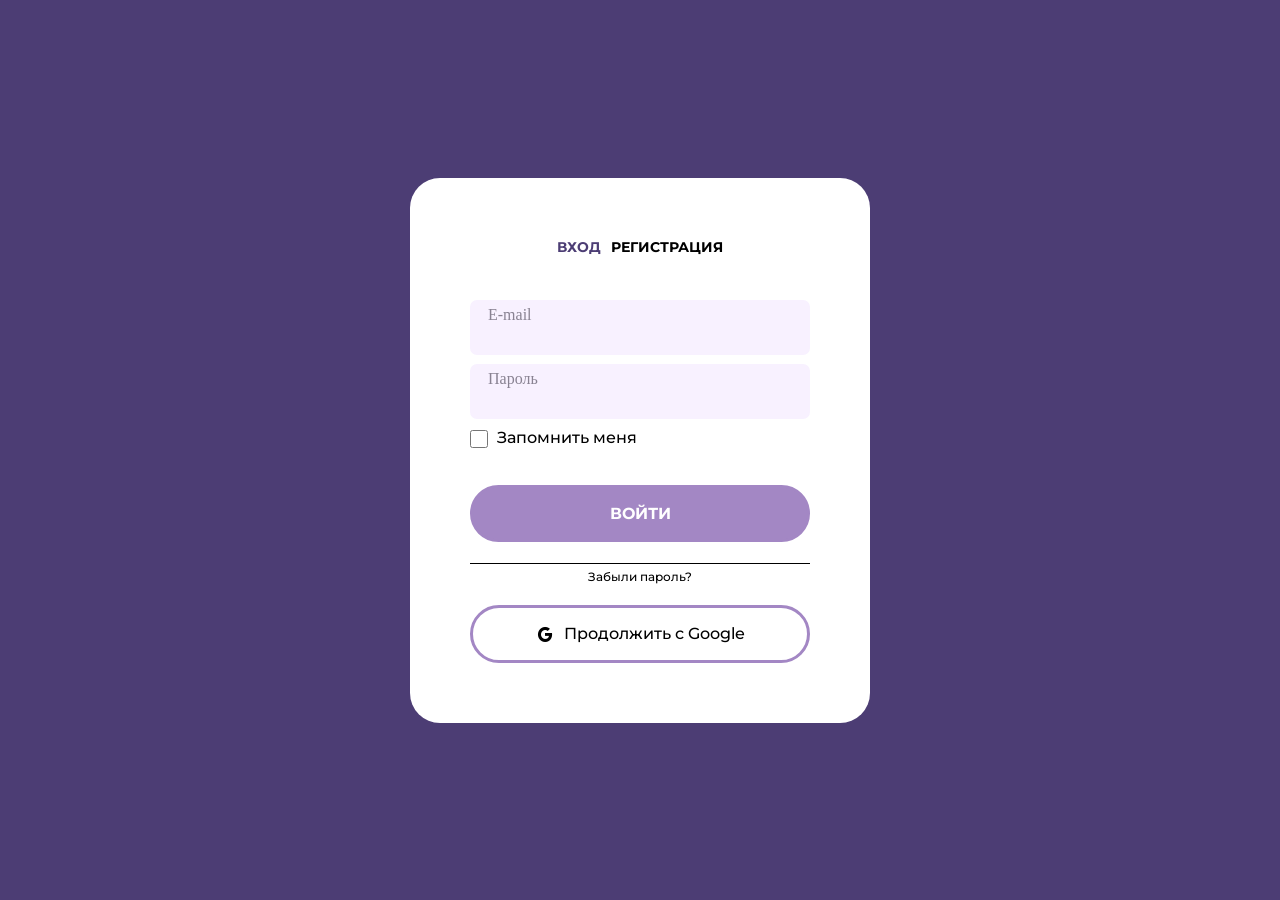
==== login.html @ 36157b06 "first commit" ====
<!DOCTYPE html>
<html lang="ru">
<head>
    <meta charset="UTF-8">
    <meta name="viewport" content="width=device-width, initial-scale=1.0, viewport-fit=cover">

    <!-- Для iOS -->
    <meta name="apple-mobile-web-app-capable" content="yes">
    <meta name="apple-mobile-web-app-status-bar-style" content="black-translucent">
    
    <!-- Для Android -->
    <meta name="theme-color" content="#4C3D74" media="(prefers-color-scheme: light)">
    <meta name="theme-color" content="#4C3D74" media="(prefers-color-scheme: dark)">

    <title>Онлайн-интенсив по наращиванию ресниц</title>

    <!-- Favicon -->
    <link rel="icon" type="image/png" href="./images/icons/favicon-96x96.png" sizes="96x96" />
    <link rel="icon" type="image/svg+xml" href="./images/icons/favicon.svg" />
    <link rel="shortcut icon" href="./images/icons/favicon.ico" />
    <link rel="apple-touch-icon" sizes="180x180" href="./images/icons/apple-touch-icon.png" />
    <link rel="manifest" href="./images/icons/site.webmanifest" />

    <link href='https://unpkg.com/boxicons@2.1.4/css/boxicons.min.css' rel='stylesheet'>
    
    <link rel="stylesheet" href="css/style.css">
    <link rel="stylesheet" href="css/media.css">
</head>
<body>
    <form action="/submit" class="form" method="POST" novalidate>
        <div class="form__container">

            <div class="form__tabs">
                <a href="login.html" class="form__tab form__tab--active">Вход</a>
                <a href="registration.html" class="form__tab">Регистрация</a>
            </div>
                
            <div class="form__container--group">

                <div class="form__field">
                    <label for="email" class="label">E-mail</label>
                    <input type="email" id="email" name="email" required>
                </div>

                <div class="form__field">
                    <label for="password" class="label">Пароль</label>
                    <input type="password" id="password" name="password" required>
                </div>

                <label for="remember-me" class="remember__me"><input type="checkbox" id="remember-me" name="remember-me" required class="checkbox">Запомнить меня</label>
            </div>

            <button type="submit" class="btn__register">Войти</button>

            <hr class="hr">
            <a href="#" class="forgot__password">Забыли пароль?</a>

            <a href="#" class="btn__continue"><i class='bx bxl-google'></i>Продолжить с Google</a>
        </div>
    </form>
</body>
</html>
---- css/style.css ----
/* Сброс всех стилей, которые идут по умолчанию */
@import "./reset.css";

/* * {
    outline: 4px solid green !important;
} */

/* Объявление переменной root для свойств */
:root {
    --primary-color: #4C3D74;

    --primary-alternaite-color: #504178;

    --secondary-color: #FFFFFF;

    --border-radius: 30px;

    --primary-color-button: #A387C4;

    --transition: 0.3s ease;

    --prefers-color-scheme: #000000;

    --font-family: 'Montserrat', system-ui, sans-serif;

    --background-color-card: #F2EEF7;

    --background-color-footer: #251933;

    --input-color: #F8F1FF;

    --border-radius-btn-register-login: 7px;

    --background-color--btn-register-login: #985ACE;
}

/* Подключение шрифта "Montserrat" */
@font-face {
	font-family: 'Montserrat';
	src: url('../fonts/Montserrat/Montserrat-Medium.woff2') format('woff2');
	font-weight: 500;
	font-style: normal;
	font-display: swap;
}

@font-face {
	font-family: 'Montserrat';
	src: url('../fonts/Montserrat/Montserrat-Bold.woff2') format('woff2');
	font-weight: 700;
	font-style: normal;
	font-display: swap;
}

/* Анимация загрузки */
.preloader {
    position: fixed;
    top: 0;
    left: 0;
    width: 100%;
    height: 100%;
    background-color: var(--primary-color);
    display: flex;
    justify-content: center;
    align-items: center;
    z-index: 9999;
    animation: fadeOut 0.5s ease-in-out 4s forwards;

    touch-action: none;
}

/* Контейнер */
.mascara-container {
    position: relative;
    width: 150px;
    height: 200px;
}

/* Флакон туши */
.mascara-bottle {
    position: absolute;
    bottom: 0;
    left: 50%;
    transform: translateX(-50%);
    width: 80px;
    height: 120px;
    background: linear-gradient(45deg, #2A1F40, #1A132D);
    border-radius: 10px;
    box-shadow: 0 5px 15px rgba(0, 0, 0, 0.3),inset 0 -10px 20px rgba(255, 255, 255, 0.1);
}

/* Крышка туши */
.mascara-cap {
    position: absolute;
    bottom: 120px;
    left: 50%;
    transform: translateX(-50%);
    width: 60px;
    height: 25px;
    background: linear-gradient(45deg, #A387C4, #8A63B5);
    border-radius: 5px;
    box-shadow: 0 3px 10px rgba(0, 0, 0, 0.2);
}

/* Щёточка */
.mascara-brush {
    position: absolute;
    bottom: 145px;
    left: 50%;
    transform: translateX(-50%);
    z-index: 10;
    animation: brushMove 3s ease-in-out infinite;
}

/* Держатель щёточки (черная палочка) */
.brush-handle {
    width: 8px;
    height: 80px;
    background: #000000;
    border-radius: 4px;
    position: relative;
}

/* Сама щёточка (белая) */
.brush-head {
    position: absolute;
    bottom: -15px;
    left: 50%;
    transform: translateX(-50%);
    width: 25px;
    height: 30px;
    background: linear-gradient(to bottom, var(--secondary-color), #f0f0f0);
    border-radius: 50% 50% 0 0;
    clip-path: polygon(0 0, 100% 0, 100% 100%, 50% 85%, 0 100%);
    box-shadow: 0 3px 10px rgba(0, 0, 0, 0.2);
}

/* Ворсинки щёточки */
.brush-bristles {
    position: absolute;
    bottom: -20px;
    left: 50%;
    transform: translateX(-50%);
    width: 20px;
    height: 15px;
    background: var(--secondary-color);
    border-radius: 50% 50% 0 0;
}

/* Анимация движения щёточки */
@keyframes brushMove {
    0% {
        transform: translateX(-50%) translateY(0) rotate(0deg);
    }
    20% {
        transform: translateX(-50%) translateY(-40px) rotate(-5deg);
    }
    35% {
        transform: translateX(-50%) translateY(-20px) rotate(2deg);
    }
    50% {
        transform: translateX(-50%) translateY(-35px) rotate(-3deg);
    }
    65% {
        transform: translateX(-50%) translateY(-15px) rotate(1deg);
    }
    80% {
        transform: translateX(-50%) translateY(-60px) rotate(0deg);
    }
    100% {
        transform: translateX(-50%) translateY(-60px) rotate(0deg);
    }
}

/* Капли туши */
.mascara-drops {
    position: absolute;
    bottom: 50px;
    left: 50%;
    transform: translateX(-50%);
    width: 60px;
    height: 40px;
}

.drop {
    position: absolute;
    width: 8px;
    height: 12px;
    background: #A387C4;
    border-radius: 50%;
    opacity: 0;
}

.drop:nth-child(1) {
    left: 10px;
    animation: dropFall 2s ease-in-out infinite;
}

.drop:nth-child(2) {
    left: 25px;
    animation: dropFall 2s ease-in-out 0.5s infinite;
}

.drop:nth-child(3) {
    left: 40px;
    animation: dropFall 2s ease-in-out 1s infinite;
}

@keyframes dropFall {
    0% {
        opacity: 0;
        transform: translateY(-20px);
    }
    30% {
        opacity: 1;
        transform: translateY(0);
    }
    70% {
        opacity: 0.5;
        transform: translateY(20px);
    }
    100% {
        opacity: 0;
        transform: translateY(40px);
    }
}

/* Текст загрузки */
.loading-text {
    position: absolute;
    bottom: -50px;
    left: 50%;
    transform: translateX(-50%);
    color: var(--secondary-color);
    font-size: 16px;
    opacity: 0;
    animation: textAppear 2s ease-in-out 1s forwards;
    font-family: var(--font-family);
    white-space: nowrap;
    width: auto;
}

@keyframes textAppear {
    0% {
        opacity: 0;
        transform: translateX(-50%) translateY(10px);
    }
    100% {
        opacity: 1;
        transform: translateX(-50%) translateY(0);
    }
}

/* Исчезновение прелоадера */
@keyframes fadeOut {
    to {
        opacity: 0;
        visibility: hidden;
    }
}

/* Контент сайта */
.content {
    opacity: 0;
    animation: fadeIn 0.5s ease-in-out 4.5s forwards;
}

@keyframes fadeIn {
    to { opacity: 1; }
}

/* Общие стили для всей страницы */
html.no-scroll,
body.no-scroll {
    overflow: hidden;
    height: 100%;
}

body {
    overflow-x: hidden;
    -webkit-touch-callout: none; /* iOS Safari */
    -webkit-user-select: none;   /* Safari */
    -khtml-user-select: none;    /* Konqueror HTML */
    -moz-user-select: none;      /* Firefox */
    -ms-user-select: none;       /* Internet Explorer/Edge */
    user-select: none;           /* Non-prefixed version */
}

input, textarea {
    -webkit-user-select: text;
    -moz-user-select: text;
    -ms-user-select: text;
    user-select: text;
}

html {
    scroll-behavior: smooth;
    scroll-padding-top: 100px;
}

.container {
    max-width: 1200px;
    margin: 0 auto;
    padding: 0 15px;
    width: 100%;
    position: relative;
    box-sizing: border-box;
}

/* БУРГЕР-МЕНЮ (БАЗОВЫЕ СТИЛИ) */
.burger-menu {
    display: none;
    background: transparent;
    border: none;
    cursor: pointer;
    padding: 0;
    width: 40px;
    height: 40px;
    position: relative;
    z-index: 1001;
}

.burger-icon {
    position: absolute;
    top: 50%;
    left: 50%;
    transform: translate(-50%, -50%);
    transition: var(--transition);
    fill: var(--secondary-color);
}

/* Иконка закрытия скрыта по умолчанию */
.close-icon {
    opacity: 0;
    visibility: hidden;
}

/* Когда меню открыто - показан крестик, а бургер скрыт */
.burger-menu.active .menu-icon {
    opacity: 0;
    visibility: hidden;
}

.burger-menu.active .close-icon {
    opacity: 1;
    visibility: visible;
}

/* Тёмная тема без JS
@media (prefers-color-scheme: dark) {
    body {
        background-color: var(--prefers-color-scheme);
        color: var(--secondary-color);
    }
} */

/* Шапка */
.header {
    padding-top: 105px;
    background-color: var(--primary-color);
}

.header__wrapper {
    display: flex;
    align-items: center;
    justify-content: space-between;
}

.logo {
    font-family: var(--font-family);
    font-weight: 700;
    font-size: 14px;
    line-height: 19px;
    color: var(--secondary-color);
    text-transform: uppercase;
    cursor: pointer;
    transition: var(--transition);
}

.logo:hover {
    color: var(--primary-color-button);
    text-shadow: 0 0 5px rgba(163, 135, 196, 0.3);
}

.nav__menu {
    display: flex;
    align-items: center;
    column-gap: 27px;
    list-style-type: none;
}

.nav__item {
    font-family: var(--font-family);
    font-weight: 700;
    font-size: 14px;
    color: var(--secondary-color);
    text-transform: uppercase;
    transition: var(--transition);
    cursor: pointer;
}

.nav__item:hover {
    color: var(--primary-color-button);
    text-shadow: 0 0 5px rgba(163, 135, 196, 0.3);
}

/* Главный экран */
.banner {
    padding-top: 103px;
    background-color: var(--primary-color);
}

.banner__mini--title {
    font-family: var(--font-family);
    font-weight: 700;
    font-size: 20px;
    color: var(--secondary-color);
    text-transform: uppercase;
}

.banner__title {
    font-family: var(--font-family);
    font-weight: 700;
    font-size: 50px;
    line-height: 66px;
    color: var(--secondary-color);
    text-transform: uppercase;
    max-width: 761px;
    margin-top: 19px;
}

.banner__desc {
    font-family: var(--font-family);
    font-weight: 700;
    font-size: 20px;
    line-height: 150%;
    color: var(--secondary-color);
    margin-top: 29px;
    max-width: 485px;
    text-transform: uppercase;
}

.btn__container {
    display: flex;
	align-items: center;
	column-gap: 24px;
    margin-top: 44px;
    padding-bottom: 182px;
}

.button {
    background-color: var(--primary-color-button);
    border-radius: var(--border-radius);
    padding: 20px 65px;
    font-family: var(--font-family);
    font-size: 16px;
    font-weight: 700;
    color: var(--secondary-color);
    text-transform: uppercase;
    transition: var(--transition);
    border: 3px solid var(--primary-color-button);
    text-align: center;
}

.button:hover {
    border: 3px solid var(--primary-color-button);
    background-color: transparent;
    color: var(--secondary-color);
    box-shadow: 0 0 15px rgba(163, 135, 196, 0.6), inset 0 0 15px rgba(163, 135, 196, 0.1);
    text-shadow: 0 0 5px rgba(163, 135, 196, 0.3);
}

.btn {
    border-radius: var(--border-radius);
    background-color: transparent;
    color: var(--secondary-color);
    padding: 20px 65px;
    font-weight: 700;
    font-family: var(--font-family);
    font-size: 16px;
    border: 3px solid var(--primary-color-button);
    text-transform: uppercase;
    transition: var(--transition);
    text-align: center;
}

.btn:hover {
    background-color: var(--primary-color-button);
    color: var(--secondary-color);
    border-color: var(--primary-color-button);
    box-shadow: 0 5px 15px rgba(163, 135, 196, 0.4);
}

.images {
    position: absolute;
    right: 0;
    top: -47px;
    width: 373px;
    max-width: 100%;
    z-index: 2;
    transition: transform var(--transition);
    cursor: pointer;
}

.images:hover {
    transform: scale(1.1);
}

.bg-effect {
    position: absolute;
    width: 718px;
    height: 800px;
    left: 50%;
    top: -120px;
    border-radius: 50%;
    filter: blur(30px);
    z-index: 1;
    left: 75%;
    transform: translateX(-50%);
    max-width: 80vw;
}

/* Для кого? */
.for-whom {
    padding-top: 167px;
}

.for-whom__title {
    font-family: var(--font-family);
    font-size: 50px;
    font-weight: 700;
    text-align: center;
    text-transform: uppercase;
    color: var(--primary-alternaite-color);
    margin-bottom: 46px;
}

.for-whom__content--item {
    display: flex;
    justify-content: center;
    column-gap: 26px;
    margin-top: 46px;
    margin-bottom: 43px;
}

/* Обертка для карточки чтобы изображение не обрезалось */
.for-whom__card-wrapper {
    position: relative;
    margin-left: 42px;
}

.for-whom__card {
    background: var(--background-color-card);
    border: 3px solid var(--primary-color);
    border-radius: var(--border-radius);
    width: 341px;
    min-height: 138px;
    padding: 20px 20px 20px 60px;
    position: relative;
    display: flex;
    align-items: center;
}

.for-whom__card--between {
    display: flex;
    align-items: center;
    gap: 15px;
    width: 100%;
}

.for-whom__images {
    width: 84px;
    height: 84px;
    position: absolute;
    left: -42px;
    top: 45%;
    transform: translateY(-50%);
    z-index: 2;
}

.for-whom__desc {
    color: var(--primary-color);
    font-size: 16px;
    font-family: var(--font-family);
    line-height: 130%;
    text-transform: uppercase;
    margin: 0;
    padding-left: 5px;
    width: 100%;
}

.for-whom__span {
    color: var(--primary-color);
    font-weight: 700;
}

.for-whom__content--items {
    display: flex;
    align-items: center;
    column-gap: 33px;
    position: relative;
    padding-bottom: 180px;
}

.for-whom__text {
    font-family: var(--font-family);
    font-weight: 700;
    font-size: 20px;
    line-height: 150%;
    color: var(--primary-color);
    text-transform: uppercase;
    width: 511px;
}

.button__for-whom {
    background-color: var(--primary-color-button);
    border-radius: var(--border-radius);
    padding: 20px 65px;
    font-family: var(--font-family);
    font-size: 16px;
    font-weight: 700;
    color: var(--secondary-color);
    text-transform: uppercase;
    transition: var(--transition);
    border: 3px solid var(--primary-color-button);
    text-align: center;
}

.button__for-whom:hover {
    background-color: transparent;
    color: var(--primary-color-button);
    border-color: var(--primary-color-button);
    box-shadow: 0 5px 15px rgba(163, 135, 196, 0.4);
}

.super__woman--images {
    position: absolute;
    right: 0;
    top: 1px;
    width: 243px;
    height: 243px;
}

/* Что будет на интенсиве? */
.program {
    background-color: var(--primary-color);
    padding-top: 168px;
}

.program__content--title {
    color: var(--secondary-color);
    font-family: var(--font-family);
    font-size: 50px;
    text-align: center;
    text-transform: uppercase;
    font-weight: 700;
    margin-bottom: 38px;
}

.program__content--menu {
    display: grid;
    grid-template-columns: repeat(3, 1fr);
    gap: 30px;
    justify-content: center;
}

.program__content--list {
    display: flex;
    align-items: center;
    gap: 23px;
    min-width: 0;
}

.program__images {
    width: 58px;
    height: 58px;
    flex-shrink: 0;
    transition: var(--transition);
    cursor: pointer;
}

.program__images:hover {
    transform: scale(1.1);
}

.program__desc {
    font-size: 16px;
    line-height: 150%;
    color: var(--secondary-color);
    font-weight: 500;
    font-family: var(--font-family);
    text-transform: uppercase;
    margin: 0;
}

.program__span {
    font-size: 16px;
    line-height: 150%;
    color: var(--secondary-color);
    font-weight: 700;
    font-family: var(--font-family);
    text-transform: uppercase;
}

/* О Юлии Ворман */
.about {
    padding-top: 146px;
    background-color: var(--primary-color);
}

.about__title {
    font-family: var(--font-family);
    font-weight: 700;
    font-size: 50px;
    color: var(--secondary-color);
    text-align: center;
    text-transform: uppercase;
    margin-bottom: 31px;
}

.about__text {
    width: 673px;
    text-transform: uppercase;
    font-family: var(--font-family);
    font-weight: 500;
    font-size: 16px;
    line-height: 150%;
    color: var(--secondary-color);
    margin-bottom: 38px;
}

.about__text--span {
    font-weight: 700;
}

.about__text--item {
    width: 666px;
    text-transform: uppercase;
    font-family: var(--font-family);
    font-weight: 500;
    font-size: 16px;
    line-height: 150%;
    color: var(--secondary-color);
    margin-bottom: 20px;
}

.about__text--item--span {
    font-weight: 700;
}

/* Стили для индикаторов - Уменьшено расстояние между колонками */
.indicators {
    display: flex;
    flex-direction: column;
    gap: 20px;
    margin-bottom: 18px;
}

.row {
    display: flex;
    justify-content: space-between;
    width: 59%;
}

.indicator {
    flex: 0 1 49%;
}

.indicator_title {
    margin-bottom: 7px;
    font-family: var(--font-family);
    font-weight: 700;
    font-size: 50px;
    line-height: 66px;
    color: var(--secondary-color);
}

.indicator_text {
    text-transform: uppercase;
    font-family: var(--font-family);
    font-weight: 500;
    font-size: 16px;
    line-height: 150%;
    color: var(--secondary-color);
}

.about__text--footer {
    font-family: var(--font-family);
    font-weight: 500;
    font-size: 16px;
    line-height: 150%;
    color: var(--secondary-color);
    width: 645px;
    text-transform: uppercase;
    padding-bottom: 176px;
}

.about__text--footer--span {
    font-weight: 700;
}

.about__main--images {
    position: absolute;
    right: 100px;
    top: 122px;
    width: 349px;
    height: 451px;
    border-radius: var(--border-radius);
}

/* Лист уроков интенсива */
.list__lessons {
    padding-top: 168px;
}

.list__lessons--title {
    font-family: var(--font-family);
    font-weight: 700;
    font-size: 50px;
    color: var(--primary-alternaite-color);
    text-transform: uppercase;
    text-align: center;
    margin-bottom: 46px;
}

.accordion-item1 {
    border-bottom: 3px solid var(--primary-color);
}

.accordion {
    width: 100%;
    padding-bottom: 50px;
}

.accordion-item {
    border-bottom: 3px solid var(--primary-color);
}

.accordion-toggle {
    display: none;
}

.accordion-label {
    display: flex;
    justify-content: space-between;
    align-items: center;
    padding-top: 20px;
    padding-bottom: 20px;
    padding-left: 0;
    padding-right: 8px;
    cursor: pointer;
    transition: background-color 0.3s;
}

.accordion-label:hover {
    background-color: transparent !important;
}

.lesson-title {
    font-size: 18px;
    font-weight: 500;
    color: var(--primary-color);
    font-family: var(--font-family);
    text-transform: uppercase;
}

.icon {
    position: relative;
    width: 20px;
    height: 20px;
    flex-shrink: 0;
    margin-left: 15px;
}

.icon::before, .icon::after {
    content: '';
    position: absolute;
    background-color: var(--primary-color);
    transition: var(--transition);
}

/* Горизонтальная линия плюса */
.icon::before {
    top: 50%;
    left: 0;
    width: 100%;
    height: 2px;
    transform: translateY(-50%);
}

/* Вертикальная линия плюса */
.icon::after {
    top: 0;
    left: 50%;
    width: 2px;
    height: 100%;
    transform: translateX(-50%);
}

/* Анимация при открытии - превращение плюса в минус */
.accordion-toggle:checked + .accordion-label .icon::after {
    transform: translateX(-50%) rotate(90deg);
    opacity: 0;
}

.accordion-toggle:checked + .accordion-label .icon::before {
    transform: translateY(-50%) rotate(180deg);
}

.accordion-content {
    max-height: 0;
    overflow: hidden;
    padding: 0 25px;
    transition: max-height 0.4s ease, padding 0.4s ease;
    background-color: transparent !important;
    font-size: 15px;
    line-height: 1.6;
    color: var(--primary-color);
}

/* Когда аккордеон открыт */
.accordion-toggle:checked ~ .accordion-content {
    max-height: 300px;
    padding: 5px 25px 20px;
}

.content-wrapper {
    padding: 5px 0;
}

.list__lessons__content--items {
    display: flex;
    align-items: center;
    column-gap: 40px;
    position: relative;
    padding-bottom: 180px;
}

.list__lessons__desc {
    font-family: var(--font-family);
    font-weight: 700;
    font-size: 20px;
    line-height: 150%;
    color: var(--primary-color);
    width: 350px;
}

.lesson--title--number {
    font-weight: 700;
}

/* Тарифы */
.pricing {
    background-color: var(--primary-color);
    padding-top: 168px;
}

.pricing__title {
    font-family: var(--font-family);
    font-weight: 700;
    font-size: 50px;
    text-align: center;
    color: var(--secondary-color);
    text-transform: uppercase;
    margin-bottom: 46px;
}

.pricing__content__card--wrapper {
    display: flex;
    justify-content: center;
    column-gap: 38px;
}

.pricing__content--card {
    background-color: var(--background-color-card);
    border-radius: var(--border-radius);
    width: 375px;
    padding: 57px 30px 0 36px;
    position: relative;
}

.pricing__content__card--title {
    font-family: var(--font-family);
    font-weight: 700;
    font-size: 16px;
    color: var(--primary-color);
    text-transform: uppercase;
    margin-bottom: 15px;
}

.pricing__content--desc {
    font-family: var(--font-family);
    font-weight: 500;
    font-size: 15px;
    line-height: 150%;
    text-transform: uppercase;
    color: var(--primary-color);
    margin-bottom: 8px;
    display: flex;
    gap: 8px;
}

.pricing__content--span {
    font-weight: 700;
    font-size: 25px;
    flex-shrink: 0;
}

.pricing__content--duration {
    font-family: var(--font-family);
    font-weight: 700;
    font-size: 16px;
    color: var(--primary-color);
    text-transform: uppercase;
    margin-top: 18px;
    margin-bottom: 8px;
}

.pricing__content--condition {
    display: inline-block;
    font-family: var(--font-family);
    font-weight: 500;
    font-size: 12px;
    color: var(--primary-color);
    text-transform: uppercase;
    margin: 0;
    margin-right: 50px;
    text-align: center;
    margin-bottom: 47px;
}

.pricing__content__condition--span {
    font-weight: 700;
}

.pricing__content--price {
    display: inline-block;
    font-family: var(--font-family);
    font-weight: 700;
    font-size: 16px;
    color: var(--primary-color);
    margin: 0;
    text-align: center;
}

.pricing__content--button {
    background-color: var(--primary-color-button);
    border-radius: var(--border-radius);
    padding: 20px 75px;
    font-family: var(--font-family);
    font-size: 16px;
    font-weight: 700;
    color: var(--secondary-color);
    text-transform: uppercase;
    transition: var(--transition);
    border: 3px solid var(--primary-color-button);
    margin-left: 10px;
}

.pricing__content--button:hover {
    border: 3px solid var(--primary-color);
    background-color: var(--primary-color-button);
    color: var(--secondary-color);
    border-color: var(--primary-color-button);
    box-shadow: 0 0 15px rgba(163, 135, 196, 0.6), inset 0 0 15px rgba(163, 135, 196, 0.1);
    text-shadow: 0 0 5px rgba(163, 135, 196, 0.3);
}

.pricing__content--images {
    position: absolute;
    top: -40px;
    left: 275px;
    width: 128px;
    height: 128px;
    object-fit: cover;
    transition: var(--transition);
    cursor: pointer;
}

.pricing__content--images:hover {
    transform: scale(1.1) rotate(5deg);
}

.pricing__content--stories {
    padding-top: 100px;
    padding-bottom: 177px;
    display: flex;
    column-gap: 30px;
    align-items: center;
}

.pricing__content__images--gift {
    width: 67px;
    height: 67px;
    transition: var(--transition);
    cursor: pointer;
}

.pricing__content__images--gift:hover {
    transform: scale(1.1);
}

.pricing__content__stories--text {
    width: 570px;
    font-family: var(--font-family);
    font-weight: 700;
    font-size: 16px;
    line-height: 150%;
    color: var(--secondary-color);
    text-transform: uppercase;
}

.btn__stories {
    border: 4px solid var(--primary-color-button);
    background-color: transparent;
    color: var(--secondary-color);
    padding: 20px 40px;
    text-align: center;
    border-radius: var(--border-radius);
    text-transform: uppercase;
    font-size: 16px;
    font-family: var(--font-family);
    font-weight: 700;
    width: 245px;
    transition: var(--transition);
}

.btn__stories:hover {
    background-color: var(--primary-color-button);
    color: var(--secondary-color);
    border-color: var(--primary-color-button);
    box-shadow: 0 5px 15px rgba(163, 135, 196, 0.4);
}

.short__name {
    text-transform: uppercase;
    color: var(--secondary-color);
    font-size: 16px;
    font-weight: 700;
    font-family: var(--font-family);
    transition: var(--transition);
    margin-left: 44px;
    text-decoration: none;
}

.short__name:hover {
    color: var(--primary-color-button);
}

/* А такие вопросы могут возникнуть у вас */
.questions {
    padding-top: 156px;
}

.questions__title {
    font-family: var(--font-family);
    font-weight: 700;
    font-size: 50px;
    color: var(--primary-alternaite-color);
    text-align: center;
    text-transform: uppercase;
    margin-bottom: 46px;
}

.questions__accordion {
    width: 100%;
    padding-bottom: 69px;
}

.accordion-item1 {
    border-bottom: 3px solid var(--primary-color);
}

.accordion-item {
    border-bottom: 3px solid var(--primary-color);
}

.accordion-toggle {
    display: none;
}

.accordion-label {
    display: flex;
    justify-content: space-between;
    align-items: center;
    padding-top: 20px;
    padding-bottom: 20px;
    padding-left: 0;
    padding-right: 8px;
    cursor: pointer;
    transition: background-color 0.3s;
}

.accordion-label:hover {
    background-color: transparent !important;
}

.question-title {
    font-size: 18px;
    font-weight: 500;
    color: var(--primary-color);
    font-family: var(--font-family);
    text-transform: uppercase;
}

.icon {
    position: relative;
    width: 20px;
    height: 20px;
    flex-shrink: 0;
    margin-left: 15px;
}

.icon::before, .icon::after {
    content: '';
    position: absolute;
    background-color: var(--primary-color);
    transition: var(--transition);
}

/* Горизонтальная линия плюса */
.icon::before {
    top: 50%;
    left: 0;
    width: 100%;
    height: 2px;
    transform: translateY(-50%);
}

/* Вертикальная линия плюса */
.icon::after {
    top: 0;
    left: 50%;
    width: 2px;
    height: 100%;
    transform: translateX(-50%);
}

/* Анимация при открытии - превращение плюса в минус */
.accordion-toggle:checked + .accordion-label .icon::after {
    transform: translateX(-50%) rotate(90deg);
    opacity: 0;
}

.accordion-toggle:checked + .accordion-label .icon::before {
    transform: translateY(-50%) rotate(180deg);
}

/* Когда аккордеон открыт */
.accordion-toggle:checked ~ .accordion-content {
    max-height: 300px;
    padding: 5px 25px 20px;
}

.accordion-content {
    max-height: 0;
    overflow: hidden;
    padding: 0 25px;
    transition: max-height 0.4s ease, padding 0.4s ease;
    background-color: var(--secondary-color);
    font-size: 15px;
    line-height: 1.6;
    color: var(--primary-color);
}

.content-wrapper {
    padding: 5px 0;
}

.bx.bxl-telegram {
    color: var(--prefers-color-scheme);
    font-size: 50px;
    cursor: pointer;
    transition: var(--transition);
}

.bx.bxl-telegram:hover {
    color: var(--primary-color);
}

.questions__text {
    font-family: var(--font-family);
    font-weight: 700;
    font-size: 20px;
    line-height: 150%;
    color: var(--primary-color);
    text-transform: uppercase;
    width: 399px;
}

/* Подвал */
.footer {
    padding-top: 125px;
    padding-bottom: 109px;
    background-color: var(--background-color-footer);
    width: 100%;
    position: relative;
}

.footer__content {
    display: flex;
    align-items: flex-start;
    justify-content: space-between;
    position: relative;
}

.footer__content--item {
    flex: 1;
}

.footer__logo {
    font-family: var(--font-family);
    font-weight: 700;
    font-size: 16px;
    color: var(--secondary-color);
    text-transform: uppercase;
    cursor: pointer;
    transition: var(--transition);
}

.footer__logo:hover {
    color: var(--primary-color-button);
}

.inn {
    font-family: var(--font-family);
    font-weight: 700;
    font-size: 16px;
    color: var(--secondary-color);
    text-transform: uppercase;
    margin-top: 8px;
    margin-bottom: 8px;
}

.ORRNIP {
    font-family: var(--font-family);
    font-weight: 700;
    font-size: 16px;
    color: var(--secondary-color);
    text-transform: uppercase;
    line-height: 1.4;
}

/* Центральный блок */
.footer__center {
    position: absolute;
    left: 50%;
    top: 75%;
    transform: translate(-50%, -50%);
    display: flex;
    flex-direction: column;
    align-items: center;
    gap: 20px;
}

/* Стрелка вверх */
.up__button {
    cursor: pointer;
}

.up__link {
    text-decoration: none;
    color: var(--secondary-color);
    display: block;
    transition: var(--transition);
}

.bx.bx-up-arrow-alt {
    font-size: 80px;
    transition: var(--transition);
}

.up__link:hover .bx.bx-up-arrow-alt {
    color: var(--primary-color-button);
    transform: scale(1.1);
}

/* Иконки соцсетей */
.social__icons {
    display: flex;
    gap: 10px;
    justify-content: center;
}

.social__icons a {
    display: flex;
    align-items: center;
    justify-content: center;
    width: 40px;
    height: 40px;
    border-radius: 50%;
    background-color: rgba(255, 255, 255, 0.1);
    transition: var(--transition);
}

.social__icons a:hover {
    background-color: var(--primary-color-button);
    transform: scale(1.1);
}

.social__icons i {
    font-size: 20px;
    color: var(--secondary-color);
}

.social__icons svg {
    width: 20px;
    height: 20px;
}

/* Правый блок */
.footer__contracts {
    display: flex;
    flex-direction: column;
    align-items: flex-end;
    gap: 8px;
}

.political__confidencial, .oferta, .hire__me {
    font-family: var(--font-family);
    font-weight: 700;
    font-size: 16px;
    color: var(--secondary-color);
    text-transform: uppercase;
    transition: var(--transition);
}

.political__confidencial:hover, .oferta:hover, .hire__me:hover {
    color: var(--primary-color-button);
}

.social__icons {
    display: flex;
    align-items: center;
}

/* Форма входа и регистрации */
.form {
    min-height: 100vh;
    display: flex;
    align-items: center;
    justify-content: center;
    background-color: var(--primary-color);
}

.form__container {
    display: flex;
    justify-content: center;
    padding: 60px;
    background-color: var(--secondary-color);
    border-radius: var(--border-radius);
    width: 100%;
    max-width: 460px;
    margin: 0 20px;
    flex-direction: column;
}

.form__tabs {
    display: flex;
    column-gap: 10px;
    margin-bottom: 44px;
    justify-content: center;
}

.form__tab {
    font-family: var(--font-family);
    font-weight: 700;
    font-size: 14px;
    text-transform: uppercase;
    color: var(--prefers-color-scheme);
    cursor: pointer;
    transition: var(--transition);
}

.form__tab:hover {
    color: var(--primary-color);
}

.form__tab--active {
    color: var(--primary-color);
}

.form__container--group {
    display: flex;
    flex-direction: column;
    gap: 9px;
}

.form__field {
    background-color: var(--input-color);
    border-radius: var(--border-radius-btn-register-login);
    padding: 2px 0 8px 16px;
    border: 2px solid transparent;
    transition: var(--transition);
}

.form__field input {
    width: 100%;
    border: none;
    background: transparent;
    outline: none;
    font-family: var(--font-family);
    font-size: 16px;
}

.form__field:focus-within {
    border-color: var(--primary-color-button);
}

.label {
    display: flex;
    margin: 2px 0;
    opacity: 0.6;
    color: #403A4B;
}

.btn__register {
    background-color: var(--primary-color-button);
    border-radius: var(--border-radius);
    padding: 16px;
    font-family: var(--font-family);
    font-size: 16px;
    font-weight: 700;
    color: var(--secondary-color);
    text-transform: uppercase;
    transition: var(--transition);
    border: 3px solid var(--primary-color-button);
    text-align: center;
    width: 100%;
    margin-bottom: 21px;
    margin-top: 37px;
    cursor: pointer;
}

.btn__register:hover {
    border: 3px solid var(--primary-color-button);
    background-color: var(--primary-color-button);
    color: var(--secondary-color);
    border-color: var(--primary-color-button);
    box-shadow: 0 0 15px rgba(163, 135, 196, 0.6), inset 0 0 15px rgba(163, 135, 196, 0.1);
    text-shadow: 0 0 5px rgba(163, 135, 196, 0.3);
}

.hr {
    border-bottom: 1px solid var(--prefers-color-scheme);
}

.btn__continue {
    display: flex;
    align-items: center;
    justify-content: center;
    column-gap: 9px;
    background: transparent;
    border-radius: var(--border-radius);
    border: 3px solid var(--primary-color-button);
    padding: 16px;
    color: var(--prefers-color-scheme);
    font-family: var(--font-family);
    font-weight: 500;
    margin-top: 21px;
    transition: var(--transition);
    width: 100%;
}

.btn__continue:hover {
    background-color: var(--primary-color-button);
    color: var(--secondary-color);
    border: 3px solid var(--primary-color-button);
}

.bx.bxl-google {
    font-size: 20px;
}

/* Для входа в аккаунт */
.remember__me {
    display: flex;
    align-items: center;
    column-gap: 9px;
    cursor: pointer;
    font-family: var(--font-family);
    color: var(--prefers-color-scheme);
}

.checkbox {
    width: 18px;
    height: 18px;
}

.forgot__password {
    text-align: center;
    text-decoration: none;
    color: var(--prefers-color-scheme);
    font-size: 12px;
    margin-top: 5px;
    font-family: var(--font-family);
    font-weight: 500;
}

.forgot__password:hover {
    color: var(--primary-color);
}

/* Для предзаписи */
.form__tabs-recording--title {
    text-align: center;
    font-size: 18px;
    margin-bottom: 44px;
    font-family: var(--font-family);
    font-weight: 700;
    text-transform: uppercase;
}

.remembers__me {
    display: flex;
    align-items: center;
    column-gap: 9px;
    cursor: pointer;
    font-family: var(--font-family);
    color: var(--prefers-color-scheme);
    margin-top: 21px;
}

.checkbox {
    width: 18px;
    height: 18px;
    min-width: 16px;
    margin-top: 2px;
    accent-color: var(--primary-color-button);
}

.btn__pre--recording {
    background-color: var(--primary-color-button);
    border-radius: var(--border-radius);
    padding: 20px 65px;
    font-family: var(--font-family);
    font-size: 16px;
    font-weight: 700;
    color: var(--secondary-color);
    text-transform: uppercase;
    transition: var(--transition);
    border: 3px solid var(--primary-color-button);
    text-align: center;
    width: 100%;
    margin-top: 37px;
}

.btn__pre--recording:hover {
    background-color: transparent;
    color: var(--primary-color-button);
    border-color: var(--primary-color-button);
    box-shadow: 0 5px 15px rgba(163, 135, 196, 0.4);
}

/* Файлы Cookie */
.cookie-toggle {
    display: none;
}

.cookie-toggle:checked ~ .cookie__notifications {
    display: none;
}

.cookie__notifications {
    position: fixed;
    bottom: 20px;
    left: 50%;
    transform: translateX(-50%);
    width: 100%;
    max-width: 600px;
    background: var(--primary-color);
    border: 3px solid var(--secondary-color);
    border-radius: var(--border-radius);
    padding: 20px;
    box-shadow: 0 5px 25px rgba(0, 0, 0, 0.2);
    z-index: 10000;

    opacity: 0;
    transform: translateX(-50%) translateY(100px);
    
    animation: slideInUp 0.5s ease-out 4.5s forwards;
}

@keyframes slideInUp {
    to {
        opacity: 1;
        transform: translateX(-50%) translateY(0);
    }
}

.cookie__content {
    display: flex;
    align-items: center;
    gap: 24px;
}

.cookie__text {
    margin: 0;
    font-family: var(--font-family);
    font-weight: 500;
    font-size: 16px;
    color: var(--secondary-color);
    line-height: 1.4;
}

.bx.bxs-cookie {
    font-size: 64px;
    cursor: pointer;
    transition: var(--transition);
}

.bx.bxs-cookie:hover {
    transform: scale(1.1) rotate(10deg);
}

.cookie__container--label {
    display: flex;
	align-items: center;
	column-gap: 24px;
    margin-top: 24px;
}

.cookie__accept {
    background-color: var(--primary-color-button);
    border-radius: var(--border-radius);
    padding: 8px 16px;
    font-family: var(--font-family);
    font-size: 16px;
    font-weight: 700;
    color: var(--secondary-color);
    text-transform: uppercase;
    transition: var(--transition);
    border: 3px solid var(--primary-color-button);
    text-align: center;
}

.cookie__accept:hover {
    border: 3px solid var(--primary-color-button);
    background-color: transparent;
    color: var(--secondary-color);
    box-shadow: 0 0 15px rgba(163, 135, 196, 0.6), inset 0 0 15px rgba(163, 135, 196, 0.1);
    text-shadow: 0 0 5px rgba(163, 135, 196, 0.3);
}

.cookie__decline {
    border-radius: var(--border-radius);
    background-color: transparent;
    color: var(--secondary-color);
    padding: 8px 16px;
    font-weight: 700;
    font-family: var(--font-family);
    font-size: 16px;
    border: 3px solid var(--primary-color-button);
    text-transform: uppercase;
    transition: var(--transition);
    text-align: center;
}

.cookie__decline:hover {
    background-color: var(--primary-color-button);
    color: var(--secondary-color);
    border-color: var(--primary-color-button);
    box-shadow: 0 5px 15px rgba(163, 135, 196, 0.4);
}

/* КНОПКА ДОКУМЕНТАЦИИ */
.doc_toggle--btn {
    position: fixed;
    top: 20px;
    right: 20px;
    width: 60px;
    height: 60px;
    background: rgba(30, 30, 40, 0.95);
    border-radius: var(--border-radius);
    border: 2px solid rgba(255, 255, 255, 0.15);
    cursor: pointer;
    z-index: 10001;

    display: flex;
    align-items: center;
    justify-content: center;

    box-shadow: 0 3px 10px rgba(0, 0, 0, 0.2);
    opacity: 0;
    transform: translateY(-20px);
    pointer-events: none;
    animation: showDocButton 0.5s ease-in-out 4.5s forwards;
}

@keyframes showDocButton {
    to {
        opacity: 1;
        transform: translateY(0);
        pointer-events: auto;
    }
}

.doc_toggle--btn i {
    font-size: 34px;
    color: #888888;
    transition: var(--transition);
}

.doc_toggle--btn:hover i {
    color: var(--primary-color-button);
}

/* Модалка */
.modal-overlay {
    position: fixed;
    inset: 0;
    display: none;
    align-items: center;
    justify-content: center;
    padding: 20px;
    background: rgba(0, 0, 0, 0.6);
    backdrop-filter: blur(5px);
    z-index: 9999;
    pointer-events: none;
}

.modal-overlay.is-open {
    display: flex;
    pointer-events: auto;
}

.modal {
    width: min(520px, 100%);
    border-radius: 18px;
    padding: 22px 18px 18px;
    background: #ffffff;
    box-shadow: 0 18px 60px rgba(0, 0, 0, 0.25);
    position: relative;

    transform: translateY(8px) scale(0.98);
    opacity: 0;
    transition: 200ms ease;
    font-family: var(--font-family);
}

.modal-overlay.is-open .modal {
    transform: translateY(0) scale(1);
    opacity: 1;
}

.modal__close {
    position: absolute;
    top: 10px;
    right: 10px;
    width: 42px;
    height: 42px;
    border: none;
    border-radius: 999px;
    cursor: pointer;
    background: transparent;
    font-size: 28px;
    line-height: 42px;
}

/* Успешная запись */
.form__success {
    text-align: center;
}

.form__success-title {
    margin: 0 0 10px;
    font-size: 22px;
    font-family: var(--font-family);
}

.form__success-text {
    margin: 0 0 14px;
    line-height: 1.4;
    font-family: var(--font-family);
}

.form__code-wrapper {
    display: flex;
    flex-direction: row;
    align-items: center;
    gap: 12px;
    justify-content: center;
    flex-wrap: wrap;
}

.form__code,
.form__bot-btn {
    width: auto;
    min-width: 200px;
    height: 60px;
    display: flex;
    align-items: center;
    justify-content: center;
    box-sizing: border-box;
    text-align: center;
}

.form__code {
    display: flex;
    align-items: center;
    background: #f1f1f1;
    border-radius: 12px;
    padding: 11px 14px 18px 18px;
    font-size: 28px;
    font-weight: 700;
    letter-spacing: 6px;
    display: inline-block;
    text-align: center;
}

.form__bot-btn {
    display: inline-block;
    text-decoration: none;
    padding: 18px 18px;
    border-radius: 14px;
    font-weight: 700;
    text-transform: uppercase;
    font-family: var(--font-family);
    background-color: var(--primary-color-button);
    color: var(--secondary-color);
    border: 3px solid var(--primary-color-button);
    transition: var(--transition);
    font-size: 16px;
    box-sizing: border-box;
}

.form__bot-btn:hover {
    border: 3px solid var(--primary-color-button);
    background-color: transparent;
    color: var(--primary-color-button);
}
---- css/media.css ----
/* Медиазапрос для мобильных (от 320px до 480px) */
    @media (min-width: 320px) and (max-width: 480px) {

    /* Анимация загрузки */
    @media (min-width: 320px) and (max-width: 480px) {
    .preloader {
        position: fixed;
        top: 0;
        left: 0;
        width: 100%;
        height: 100%;
        background-color: var(--primary-color);
        display: flex;
        justify-content: center;
        align-items: center;
        z-index: 9999;
        animation: fadeOut 0.5s ease-in-out 4s forwards;
    }

    /* Контейнер */
    .mascara-container {
        position: relative;
        width: 120px;
        height: 160px;
    }

    /* Флакон туши */
    .mascara-bottle {
        position: absolute;
        bottom: 0;
        left: 50%;
        transform: translateX(-50%);
        width: 64px;
        height: 96px;
        background: linear-gradient(45deg, #2A1F40, #1A132D);
        border-radius: 8px;
        box-shadow: 0 4px 12px rgba(0, 0, 0, 0.3), inset 0 -8px 16px rgba(255, 255, 255, 0.1);
    }

    /* Крышка туши */
    .mascara-cap {
        position: absolute;
        bottom: 96px;
        left: 50%;
        transform: translateX(-50%);
        width: 48px;
        height: 20px;
        background: linear-gradient(45deg, #A387C4, #8A63B5);
        border-radius: 4px;
        box-shadow: 0 2px 8px rgba(0, 0, 0, 0.2);
    }

    /* Щёточка */
    .mascara-brush {
        position: absolute;
        bottom: 116px;
        left: 50%;
        transform: translateX(-50%);
        z-index: 10;
        animation: brushMoveMobile 3s ease-in-out infinite;
    }

    /* Держатель щёточки */
    .brush-handle {
        width: 6px;
        height: 64px;
        background: #000000;
        border-radius: 3px;
        position: relative;
    }

    /* Сама щёточка */
    .brush-head {
        position: absolute;
        bottom: -12px;
        left: 50%;
        transform: translateX(-50%);
        width: 20px;
        height: 24px;
        background: linear-gradient(to bottom, var(--secondary-color), #f0f0f0);
        border-radius: 50% 50% 0 0;
        clip-path: polygon(0 0, 100% 0, 100% 100%, 50% 85%, 0 100%);
        box-shadow: 0 2px 8px rgba(0, 0, 0, 0.2);
    }

    /* Ворсинки щёточки */
    .brush-bristles {
        position: absolute;
        bottom: -16px;
        left: 50%;
        transform: translateX(-50%);
        width: 16px;
        height: 12px;
        background: var(--secondary-color);
        border-radius: 50% 50% 0 0;
    }

    /* Анимация движения щёточки */
    @keyframes brushMoveMobile {
        0% {
            transform: translateX(-50%) translateY(0) rotate(0deg);
        }
        20% {
            transform: translateX(-50%) translateY(-32px) rotate(-5deg);
        }
        35% {
            transform: translateX(-50%) translateY(-16px) rotate(2deg);
        }
        50% {
            transform: translateX(-50%) translateY(-28px) rotate(-3deg);
        }
        65% {
            transform: translateX(-50%) translateY(-12px) rotate(1deg);
        }
        80% {
            transform: translateX(-50%) translateY(-48px) rotate(0deg);
        }
        100% {
            transform: translateX(-50%) translateY(-48px) rotate(0deg);
        }
    }

    /* Капли туши */
    .mascara-drops {
        position: absolute;
        bottom: 40px;
        left: 50%;
        transform: translateX(-50%);
        width: 48px;
        height: 32px;
    }

    .drop {
        position: absolute;
        width: 6px;
        height: 10px;
        background: #A387C4;
        border-radius: 50%;
        opacity: 0;
    }

    .drop:nth-child(1) {
        left: 8px;
        animation: dropFallMobile 2s ease-in-out infinite;
    }

    .drop:nth-child(2) {
        left: 20px;
        animation: dropFallMobile 2s ease-in-out 0.5s infinite;
    }

    .drop:nth-child(3) {
        left: 32px;
        animation: dropFallMobile 2s ease-in-out 1s infinite;
    }

    @keyframes dropFallMobile {
        0% {
            opacity: 0;
            transform: translateY(-16px);
        }
        30% {
            opacity: 1;
            transform: translateY(0);
        }
        70% {
            opacity: 0.5;
            transform: translateY(16px);
        }
        100% {
            opacity: 0;
            transform: translateY(32px);
        }
    }

    /* Текст загрузки */
    .loading-text {
        position: absolute;
        bottom: -40px;
        left: 50%;
        transform: translateX(-50%);
        color: var(--secondary-color);
        font-size: 14px;
        opacity: 0;
        animation: textAppearMobile 2s ease-in-out 1s forwards;
        font-family: var(--font-family);
        text-align: center;
        white-space: nowrap;
    }

    @keyframes textAppearMobile {
        0% {
            opacity: 0;
            transform: translateX(-50%) translateY(8px);
        }
        100% {
            opacity: 1;
            transform: translateX(-50%) translateY(0);
        }
    }

    /* Исчезновение прелоадера */
    @keyframes fadeOut {
        to {
            opacity: 0;
            visibility: hidden;
        }
    }

    /* Контент сайта */
    .content {
        opacity: 0;
        animation: fadeIn 0.5s ease-in-out 4.5s forwards;
    }

    @keyframes fadeIn {
        to { opacity: 1; }
    }
}

    /* Шапка */
    .header {
        padding-top: 89px;
    }

    .container {
        box-sizing: border-box;
        max-width: 400px;
        margin: 0 auto;
        padding: 0 45px;
        width: 100%;
    }

    .header__wrapper {
        display: flex;
        justify-content: space-between;
        align-items: center;
    }

    .logo {
        font-family: var(--font-family);
        font-weight: 700;
        font-size: 12px;
        line-height: 19px;
        color: var(--secondary-color);
        text-transform: uppercase;
        cursor: pointer;
        transition: var(--transition);
        text-decoration: none;
    }

    /* Бургер меню */
    .burger-menu {
        display: flex;
        align-items: center;
        justify-content: center;
        width: 35px;
        height: 35px;
    }
    
    .burger-icon {
        width: 44px;
        height: 44px;
    }
    
    /* Навигация */
    .nav {
        display: none;
        position: fixed;
        top: 0;
        left: 0;
        width: 100%;
        height: 100vh;
        background-color: var(--primary-color);
        z-index: 1000;
        padding: 100px 20px 20px;
    }
    
    .nav.active {
        display: flex;
        flex-direction: column;
        align-items: center;
        justify-content: flex-start;
    }
    
    .nav__menu {
        display: flex;
        flex-direction: column;
        align-items: center;
        gap: 30px;
        width: 100%;
        list-style: none;
        margin: 0;
        padding: 0;
    }
    
    .nav__list {
        width: 100%;
        text-align: center;
    }
    
    .nav__item {
        display: block;
        font-family: var(--font-family);
        font-weight: 700;
        font-size: 16px;
        color: var(--secondary-color);
        text-transform: uppercase;
        text-decoration: none;
        padding: 15px 0;
        transition: var(--transition);
        border-bottom: 1px solid var(--primary-color-button);
        width: 100%;
    }
    
    .nav__item:hover {
        color: var(--primary-color-button);
        background-color: rgba(163, 135, 196, 0.1);
    }

    /* Главный экран */
    .banner {
        text-align: center;
        padding-top: 60px;
    }

    .banner__title {
        font-family: var(--font-family);
        font-weight: 700;
        font-size: 25px;
        line-height: 40px;
        color: var(--secondary-color);
        margin-bottom: 27px;
        text-transform: uppercase;
        text-align: center !important;
        margin-left: 0 !important;
        margin-right: 0 !important;
        width: 100% !important;
        max-width: 100% !important;
    }

    .banner__mini--title {
        font-family: var(--font-family);
        font-weight: 700;
        font-size: 16px;
        color: var(--secondary-color);
        margin-bottom: 27px;
        text-transform: uppercase;
        text-align: center !important;
        margin-left: 0 !important;
        margin-right: 0 !important;
        width: 100% !important;
        max-width: 100% !important;
    }

    .banner__desc {
        font-family: var(--font-family);
        font-weight: 700;
        font-size: 19px;
        line-height: 150%;
        color: var(--secondary-color);
        text-align: center;
        text-transform: uppercase;
        margin-bottom: 27px;
        text-align: center !important;
        margin-left: 0 !important;
        margin-right: 0 !important;
        width: 100% !important;
        max-width: 100% !important;
    }

    .btn__container {
        flex-direction: column;
        align-items: center;
        gap: 20px;
        padding-bottom: 182px;
    }

    .button {
        text-align: center;
        padding: 20px 64px;
        font-size: 16px;
        width: 100%;
        max-width: 300px;

        background-color: var(--primary-color-button);
        border-radius: var(--border-radius);
        font-family: var(--font-family);
        font-weight: 700;
        color: var(--secondary-color);
        text-transform: uppercase;
        transition: var(--transition);
        border: 3px solid var(--primary-color-button);
    }

    .button:hover {
        border: 3px solid var(--primary-color-button);
        background-color: transparent;
        color: var(--secondary-color);
        box-shadow: 0 0 15px rgba(163, 135, 196, 0.6), inset 0 0 15px rgba(163, 135, 196, 0.1);
        text-shadow: 0 0 5px rgba(163, 135, 196, 0.3);
}

    .btn {
        text-align: center;
        padding: 20px 64px;
        font-size: 16px;
        width: 100%;
        max-width: 300px;

        border-radius: var(--border-radius);
        background-color: transparent;
        color: var(--secondary-color);
        font-weight: 700;
        font-family: var(--font-family);
        border: 3px solid var(--primary-color-button);
        text-transform: uppercase;
        transition: var(--transition);
    }

    .btn:hover {
        background-color: var(--primary-color-button);
        color: var(--secondary-color);
        border-color: var(--primary-color-button);
        box-shadow: 0 5px 15px rgba(163, 135, 196, 0.4);
    }

    .images {
        margin: 0 auto;
        position: relative;
        width: 309px;
        top: -120px;
        left: auto;
        right: 0;
        transform: none !important;
    }

    .bg-effect {
        display: none;
    }

    /* Для кого */
    .for-whom {
        padding-top: 91px;
    }

    .for-whom__title {
        font-family: var(--font-family);
        font-weight: 700;
        font-size: 23px;
        line-height: 1.3;
        text-align: center !important;
        margin-left: 0 !important;
        margin-right: 0 !important;
        width: 100% !important;
        max-width: 100% !important;
        color: var(--primary-alternaite-color);
        text-transform: uppercase;
        margin-bottom: 30px;
        width: 100%;
        padding: 0 20px;
    }

    .for-whom__content--item {
        display: flex;
        flex-direction: column;
        align-items: center;
        gap: 30px;
        width: 100%;
        padding: 0 10px;
    }

    .for-whom__card-wrapper {
        position: relative;
        margin-left: 0;
        width: 100%;
        display: flex;
        justify-content: center;
    }

    .for-whom__card {
        background: var(--background-color-card);
        border: 3px solid var(--primary-color);
        border-radius: var(--border-radius);
        display: flex;
        align-items: center;
        width: 100%;
        max-width: 300px;
        min-height: 120px;
        padding: 20px 15px 20px 45px;
        position: relative;
        margin: 0 auto;
    }

    .for-whom__images {
        width: 50px;
        height: 50px;
        position: absolute;
        left: -25px;
        top: 50%;
        transform: translateY(-50%);
        z-index: 2;
    }

    .for-whom__desc {
        font-family: var(--font-family);
        font-weight: 500;
        font-size: 12px;
        line-height: 1.4;
        color: var(--primary-color);
        text-transform: uppercase;
        margin: 0;
        padding-left: 0;
        width: 100%;
    }

    .for-whom__span {
        font-weight: 700;
        color: var(--primary-color);
    }

    .for-whom__content--items {
        display: flex;
        flex-direction: column;
        align-items: center;
        gap: 33px;
        padding-bottom: 100px;
        margin-top: 44px;
        width: 100%;
        padding: 0 20px;
    }

    .for-whom__text {
        font-family: var(--font-family);
        font-weight: 700;
        font-size: 15px;
        line-height: 1.4;
        text-align: center;
        color: var(--primary-color);
        width: 100%;
        max-width: 280px;
        text-transform: uppercase;
        margin: 0;
    }

    .button__for-whom {
        background-color: var(--primary-color-button);
        border-radius: var(--border-radius);
        padding: 20px 65px;
        font-family: var(--font-family);
        font-size: 16px;
        font-weight: 700;
        color: var(--secondary-color);
        text-transform: uppercase;
        border: 3px solid var(--primary-color-button);
        text-align: center;
        text-decoration: none;
        width: auto;
    }

    .button__for-whom:hover {
        background-color: transparent;
        color: var(--primary-color-button);
        border-color: var(--primary-color-button);
        box-shadow: 0 5px 15px rgba(163, 135, 196, 0.4);
    }

    .super__woman--images {
        display: block;
        width: 180px;
        height: 180px;
        margin: 20px auto 0;
        position: relative;
        top: 0;
    }

    /* Что будет на интенсиве? */
    .program__content--title {
        margin-bottom: 45px;
        margin-top: -51px;
        font-family: var(--font-family);
        font-weight: 700;
        font-size: 30px;
        text-align: center !important;
        margin-left: 0 !important;
        margin-right: 0 !important;
        width: 100% !important;
        max-width: 100% !important;
        color: var(--secondary-color);
        width: 319px;
    }

    .program__content--menu {
        display: flex;
        flex-direction: column;
        justify-content: center;
        gap: 28px;
    }

    .program__content--list {
        display: flex;
        align-items: center;
        gap: 9px;
        min-width: 0;
    }

    .program__images {
        width: 46px;
        height: 46px;
        transform: none !important;
    }

    .program__desc {
        font-family: var(--font-family);
        font-weight: 500;
        font-size: 16px;
        line-height: 150%;
        color: var(--secondary-color);
        text-transform: uppercase;
    }

    /* О Юлии Ворман */
    .about__title {
        font-family: var(--font-family);
        font-weight: 700;
        font-size: 30px;
        text-align: center !important;
        margin-left: 0 !important;
        margin-right: 0 !important;
        width: 100% !important;
        max-width: 100% !important;
        color: var(--secondary-color);
        text-transform: uppercase;
        width: 314px;
    }

    .about__text {
        width: 298px;
        margin-bottom: 29px;
    }

    .about__text--item {
        width: 313px;
        margin-bottom: 25px;
    }

    /* Стили для индикаторов - Уменьшено расстояние между колонками */
    .indicators {
        display: flex;
        flex-direction: column;
        gap: 15px;
        margin-bottom: 25px;
        width: 100%;
    }

    .row {
        display: flex;
        width: 100%;
        flex-direction: row;
        gap: 10px;
        justify-content: space-between;
    }

    .indicator {
        flex: 0 1 48%;
    }

    .indicator_title {
        margin-bottom: 4px;
        font-family: var(--font-family);
        font-weight: 700;
        font-size: 30px;
        line-height: 36px;
        color: var(--secondary-color);
    }

    .indicator_text {
        text-transform: uppercase;
        font-family: var(--font-family);
        font-weight: 500;
        font-size: 13px;
        line-height: 130%;
        color: var(--secondary-color);
    }

    .about__text--footer {
        width: 304px;
        margin-bottom: 41px;
    }

    .about__main--images {
        position: relative;
        margin: 0 auto;
        left: 0;
        right: 0;
        width: auto;
        height: auto;
        top: -165px;
        margin-bottom: -30px;
        border-radius: var(--border-radius);
    }

    /* Лист уроков интенсива */
    .list__lessons--title {
        margin-top: -35px;
        text-transform: uppercase;
        width: 372px;
        font-family: var(--font-family);
        font-weight: 700;
        font-size: 30px;
        line-height: 150%;
        text-align: center !important;
        margin-left: 0 !important;
        margin-right: 0 !important;
        width: 100% !important;
        max-width: 100% !important;
        color: var(--primary-alternaite-color);
    }

    .accordion-item1 {
        border-bottom: 3px solid var(--primary-color);
    }

    .accordion {
        width: 100%;
        padding-bottom: 50px;
    }

    .accordion-item {
        border-bottom: 3px solid var(--primary-color);
    }

    .accordion-toggle {
        display: none;
    }

    .accordion-label {
        display: flex;
        justify-content: space-between;
        align-items: center;
        padding-top: 21px;
        padding-bottom: 24px;
        padding-left: 0;
        padding-right: 0;
        cursor: pointer;
        transition: background-color 0.3s;
    }

    .accordion-label:hover {
        background-color: transparent !important;
    }

    .lesson-title {
        font-size: 18px;
        font-weight: 500;
        color: var(--primary-color);
        font-family: var(--font-family);
        text-transform: uppercase;
    }

    .icon {
        position: relative;
        width: 20px;
        height: 20px;
        flex-shrink: 0;
        margin-left: 15px;
    }

    .icon::before, .icon::after {
        content: '';
        position: absolute;
        background-color: var(--primary-color);
        transition: var(--transition);
    }

    /* Горизонтальная линия плюса */
    .icon::before {
        top: 50%;
        left: 0;
        width: 100%;
        height: 2px;
        transform: translateY(-50%);
    }

    /* Вертикальная линия плюса */
    .icon::after {
        top: 0;
        left: 50%;
        width: 2px;
        height: 100%;
        transform: translateX(-50%);
    }

    /* Анимация при открытии - превращение плюса в минус */
        .accordion-toggle:checked + .accordion-label .icon::after {
        transform: translateX(-50%) rotate(90deg);
        opacity: 0;
    }

    .accordion-toggle:checked + .accordion-label .icon::before {
        transform: translateY(-50%) rotate(180deg);
    }

    .accordion-content {
        max-height: 0;
        overflow: hidden;
        padding: 0 25px;
        transition: max-height 0.4s ease, padding 0.4s ease;
        background-color: transparent !important;
        font-size: 15px;
        line-height: 1.6;
        color: var(--primary-color);
    }

    /* Когда аккордеон открыт */
    .accordion-toggle:checked ~ .accordion-content {
        max-height: none;
        height: auto;
        padding: 5px 25px 20px;
        overflow: visible;
    }

    .content-wrapper {
        padding: 5px 0;
    }

    .list__lessons__content--items {
        display: flex;
        align-items: center;
        column-gap: 40px;
        position: relative;
        padding-bottom: 180px;
    }

    .list__lessons__desc {
        font-family: var(--font-family);
        font-weight: 700;
        font-size: 20px;
        line-height: 150%;
        color: var(--primary-color);
        width: 350px;
    }

    .lesson--title--number {
        font-weight: 700;
    }

    .list__lessons__content--items {
        display: flex;
        align-items: center;
        flex-direction: column;
        gap: 40px;
        padding-bottom: 0;
    }
    
    .list__lessons__desc {
        order: -1;
        text-align: center !important;
        margin-left: 0 !important;
        margin-right: 0 !important;
        width: 100% !important;
        max-width: 100% !important;
        width: 301px;
        font-size: 20px;
    }

    .list__lessons__content--items img {
        margin-bottom: 0 !important;
        padding-bottom: 0 !important;
    }

    /* Тарифы участия */
    .pricing {
        background-color: var(--primary-color);
        padding-top: 91px;
        overflow-x: hidden;
    }

    .pricing__title {
        font-family: var(--font-family);
        font-weight: 700;
        font-size: 26px;
        text-align: center !important;
        margin-left: 0 !important;
        margin-right: 0 !important;
        width: 100% !important;
        max-width: 100% !important;
        color: var(--secondary-color);
        text-transform: uppercase;
        margin-top: 0;
    }

    .pricing__content__card--wrapper {
        display: flex;
        flex-direction: column;
        align-items: center;
        gap: 60px;
        width: 100%;
        box-sizing: border-box;
    }

    .pricing__content--card {
        background-color: var(--background-color-card);
        border-radius: var(--border-radius);
        width: 300px;
        padding: 57px 30px 0 36px;
        position: relative;
        margin-left: 0 !important;
        margin-right: 0 !important;
    }

    .pricing__content__card--title {
        font-size: 14px;
    }

    .pricing__content--desc {
        font-size: 12px;
    }

    .pricing__content--duration {
        font-size: 14px;
    }

    .pricing__content__condition--span {
        font-weight: 700;
        white-space: normal !important;
    }

    .pricing__price-block {
        margin: 11px 0;
    }

    .pricing__content--condition,
    .pricing__content--price {
        white-space: normal !important;
        word-wrap: break-word !important;
        word-break: normal !important;
        margin: 11px 0;
    }

    .pricing__content--button {
        padding: 20px 75px;
        margin-left: -30px;
        margin-right: -26px;
    }

    .pricing__button-spacer {
        text-align: center;
        margin-top: 40px;
    }

    .pricing__content--images {
        width: 88px;
        height: 88px;
        position: absolute;
        top: -30px;
        left: 240px;
        object-fit: cover;
        transform: none !important;
    }

    .pricing__content--stories {
        display: flex;
        flex-direction: column;
        justify-content: center;
        align-items: center;
        gap: 25px;
    }

    .pricing__content__images--gift {
        transform: none !important;
    }

    .pricing__content__stories--text {
        width: 314px;
        text-align: center !important;
        margin-left: 0 !important;
        margin-right: 0 !important;
        width: 100% !important;
        max-width: 100% !important;
        font-size: 15px;
    }

    .container__stories {
        margin-top: 24px;
        text-align: center;
    }

    .btn__stories {
        margin-bottom: 0;
    }

    .short__name {
        display: flex;
        flex-direction: column;
        justify-content: center;
        margin-top: 60px;
        font-size: 14px;
        text-align: center !important;
        margin-left: 0 !important;
        margin-right: 0 !important;
        font-family: var(--font-family);
        font-weight: 700;
        color: var(--secondary-color);
        text-decoration: none;
        text-transform: uppercase;
        transition: var(--transition);
    }

    /* А такие вопросы могут быть у вас */
    .questions {
        padding-top: 95px;
    }

    .questions__title {
        width: 321px;
        font-size: 29px;
        text-align: center !important;
        margin-left: 0 !important;
        margin-right: 0 !important;
        width: 100% !important;
        max-width: 100% !important;
    }

    .for-whom__content--items {
        display: flex;
        align-items: center;
        justify-content: center;
        flex-direction: column;
        gap: 40px;
        margin-top: 0;
        padding-bottom: 0;
    }

    .questions__text {
        text-align: center !important;
        margin-left: 0 !important;
        margin-right: 0 !important;
        width: 100% !important;
        max-width: 100% !important;
        width: 263px;
        margin-top: -22px;
    }

    /* Подвал */
    .footer {
        padding-top: 125px;
        padding-bottom: 280px;
        background-color: var(--background-color-footer);
        width: 100%;
        position: relative;
    }

    .footer__content {
        display: flex;
        justify-content: center;
        flex-direction: column;
        gap: 25px;
    }

    .footer__content--item {
        display: flex;
        justify-content: center;
        flex-direction: column;
    }

    .footer__center {
        display: flex;
        flex-direction: column;
        align-items: center;
        margin-top: 140px;
    }

    .footer__contracts {
        display: flex;
        flex-direction: column;
        align-items: flex-start;
    }

    /* Для предзаписи */
    .form {
        width: 100%;
        max-width: 480px;
        margin: 0 auto;
        padding: 0 20px;
        padding-top: 45px;
        padding-bottom: 45px;
        box-sizing: border-box;
    }

    .form__container {
        width: 100%;
        padding: 20px;
        background: var(--background-color-card);
        border-radius: 15px;
        box-shadow: 0 4px 15px rgba(0, 0, 0, 0.1);
    }

    .form__tabs--recording {
        width: 100%;
        text-align: center;
        margin-bottom: 30px;
    }

    .form__tabs-recording--title {
        font-size: 16px;
        line-height: 1.3;
        margin-bottom: 30px;
        text-align: center;
        padding: 0 10px;
        font-weight: 700;
        color: var(--background-color-footer);
    }

    .form__container--group {
        display: flex;
        flex-direction: column;
        gap: 20px;
        width: 100%;
    }

    .form__field {
        width: 100%;
        display: flex;
        flex-direction: column;
        gap: 8px;
        background-color: transparent;
    }

    .label {
        font-family: var(--font-family);
        font-weight: 700;
        font-size: 14px;
        color: var(--primary-color);
        text-transform: uppercase;
    }

    .form__field {
        background-color: var(--input-color);
        border-radius: var(--border-radius-btn-register-login);
        padding: 2px 0 8px 16px;
        border: 2px solid transparent;
        transition: var(--transition);
    }

    .form__field input {
        width: 100%;
        border: none;
        background: transparent;
        outline: none;
        font-family: var(--font-family);
        font-size: 16px;
    }

    .form__field:focus-within {
        border-color: var(--primary-color-button);
    }

    .remembers__me {
        display: flex;
        align-items: center;
        gap: 12px;
        cursor: pointer;
        font-family: var(--font-family);
        font-size: 12px;
        color: var(--primary-color);
        margin-top: 15px;
        line-height: 1.4;
        text-align: left;
    }

    .checkbox {
        width: 16px;
        height: 16px;
        min-width: 16px;
        margin-top: 2px;
        accent-color: var(--primary-color-button);
    }

    .btn__pre--recording {
        width: 100%;
        padding: 18px 30px;
        font-size: 14px;
        margin-top: 25px;
        background-color: var(--primary-color-button);
        border: 2px solid var(--primary-color-button);
        border-radius: 25px;
        font-weight: 700;
        color: var(--secondary-color);
        text-transform: uppercase;
        cursor: pointer;
        transition: var(--transition);
    }

    .btn__pre--recording:hover {
        background-color: transparent;
        color: var(--primary-color-button);
        border-color: var(--primary-color-button);
        box-shadow: 0 5px 15px rgba(163, 135, 196, 0.4);
    }

    /* Файлы Cookie */
    .cookie__notifications {
        position: fixed;
        bottom: 20px;
        left: 49.5%;
        transform: translateX(-50%);
        width: calc(100% - 40px);
        max-width: 310px;
        background: var(--primary-color);
        border: 2px solid var(--secondary-color);
        border-radius: 20px;
        padding: 15px;
        box-shadow: 0 3px 15px rgba(0, 0, 0, 0.3);
        z-index: 10000;
        opacity: 0;
        transform: translateX(-50%) translateY(100px);
        animation: slideInUpMobile 0.5s ease-out 4.5s forwards;
    }

    @keyframes slideInUpMobile {
        to {
            opacity: 1;
            transform: translateX(-50%) translateY(0);
        }
    }

    .cookie__content {
        display: flex;
        flex-direction: column;
        align-items: center;
        gap: 15px;
        text-align: center;
    }

    .cookie__text {
        margin: 0;
        font-family: var(--font-family);
        font-weight: 500;
        font-size: 14px;
        color: var(--secondary-color);
        line-height: 1.4;
        order: 2;
    }

    .bx.bxs-cookie {
        font-size: 48px;
        cursor: pointer;
        transform: none !important;
        order: 1;
    }

    .bx.bxs-cookie:hover {
        transform: scale(1.1) rotate(10deg);
    }

    .cookie__container--label {
        display: flex;
        flex-direction: column;
        align-items: center;
        gap: 12px;
        margin-top: 15px;
        width: 100%;
    }

    .cookie__accept,
    .cookie__decline {
        width: 100%;
        max-width: 200px;
        padding: 12px 20px;
        font-size: 14px;
        border: 2px solid var(--primary-color-button);
    }

    .cookie__accept {
        background-color: var(--primary-color-button);
        order: 1;
    }

    .cookie__decline {
        background-color: transparent;
        order: 2;
    }

    .cookie__accept:hover {
        border: 2px solid var(--primary-color-button);
        background-color: transparent;
    }

    .cookie__decline:hover {
        background-color: var(--primary-color-button);
        border-color: var(--primary-color-button);
    }

    /* Контейнер внутри cookie */
    .cookie__notifications .container {
        max-width: 100%;
        padding: 0;
    }

    /* КНОПКА ДОКУМЕНТАЦИИ */
    .doc_toggle--btn {
        width: 45px;
        height: 45px;
        top: 30px;
        right: 39px;
        background: rgba(30, 30, 40, 0.95);
        border-radius: var(--border-radius);
        border: 2px solid rgba(255, 255, 255, 0.15);
        cursor: pointer;
        z-index: 10001;
    
        display: flex;
        align-items: center;
        justify-content: center;
    
        box-shadow: 0 3px 10px rgba(0, 0, 0, 0.2);
        opacity: 0;
        transform: translateY(-20px);
        pointer-events: none;
        animation: showDocButton 0.5s ease-in-out 4.5s forwards;
    }

    .doc_toggle--btn i {
        font-size: 24px;
        color: #888888;
        transition: var(--transition);
    }
    
    .doc_toggle--btn:hover i {
        color: var(--primary-color-button);
    }
}

/* Медиазапрос для мобильных (от 481px до 768px) */
    @media (min-width: 481px) and (max-width: 768px) {

    /* Анимация загрузки */
    .preloader {
        position: fixed;
        top: 0;
        left: 0;
        width: 100%;
        height: 100%;
        background-color: var(--primary-color);
        display: flex;
        justify-content: center;
        align-items: center;
        z-index: 9999;
        animation: fadeOut 0.5s ease-in-out 4s forwards;
    }

    /* Контейнер */
    .mascara-container {
        position: relative;
        width: 100px;
        height: 140px;
    }

    /* Флакон туши */
    .mascara-bottle {
        position: absolute;
        bottom: 0;
        left: 50%;
        transform: translateX(-50%);
        width: 50px;
        height: 80px;
        background: linear-gradient(45deg, #2A1F40, #1A132D);
        border-radius: 6px;
        box-shadow: 0 3px 10px rgba(0, 0, 0, 0.3), inset 0 -6px 12px rgba(255, 255, 255, 0.1);
    }

    /* Крышка туши */
    .mascara-cap {
        position: absolute;
        bottom: 80px;
        left: 50%;
        transform: translateX(-50%);
        width: 40px;
        height: 16px;
        background: linear-gradient(45deg, #A387C4, #8A63B5);
        border-radius: 3px;
        box-shadow: 0 2px 6px rgba(0, 0, 0, 0.2);
    }

    /* Щёточка */
    .mascara-brush {
        position: absolute;
        bottom: 96px;
        left: 50%;
        transform: translateX(-50%);
        z-index: 10;
        animation: brushMoveTablet 3s ease-in-out infinite;
    }

    /* Держатель щёточки */
    .brush-handle {
        width: 5px;
        height: 50px;
        background: #000000;
        border-radius: 2px;
        position: relative;
    }

    /* Сама щёточка */
    .brush-head {
        position: absolute;
        bottom: -10px;
        left: 50%;
        transform: translateX(-50%);
        width: 16px;
        height: 20px;
        background: linear-gradient(to bottom, var(--secondary-color), #f0f0f0);
        border-radius: 50% 50% 0 0;
        clip-path: polygon(0 0, 100% 0, 100% 100%, 50% 85%, 0 100%);
        box-shadow: 0 2px 6px rgba(0, 0, 0, 0.2);
    }

    /* Ворсинки щёточки */
    .brush-bristles {
        position: absolute;
        bottom: -14px;
        left: 50%;
        transform: translateX(-50%);
        width: 14px;
        height: 10px;
        background: var(--secondary-color);
        border-radius: 50% 50% 0 0;
    }

    /* Анимация движения щёточки */
    @keyframes brushMoveTablet {
        0% {
            transform: translateX(-50%) translateY(0) rotate(0deg);
        }
        20% {
            transform: translateX(-50%) translateY(-28px) rotate(-5deg);
        }
        35% {
            transform: translateX(-50%) translateY(-14px) rotate(2deg);
        }
        50% {
            transform: translateX(-50%) translateY(-24px) rotate(-3deg);
        }
        65% {
            transform: translateX(-50%) translateY(-10px) rotate(1deg);
        }
        80% {
            transform: translateX(-50%) translateY(-40px) rotate(0deg);
        }
        100% {
            transform: translateX(-50%) translateY(-40px) rotate(0deg);
        }
    }

    /* Капли туши */
    .mascara-drops {
        position: absolute;
        bottom: 30px;
        left: 50%;
        transform: translateX(-50%);
        width: 40px;
        height: 28px;
    }

    .drop {
        position: absolute;
        width: 5px;
        height: 8px;
        background: #A387C4;
        border-radius: 50%;
        opacity: 0;
    }

    .drop:nth-child(1) {
        left: 6px;
        animation: dropFallTablet 2s ease-in-out infinite;
    }

    .drop:nth-child(2) {
        left: 16px;
        animation: dropFallTablet 2s ease-in-out 0.5s infinite;
    }

    .drop:nth-child(3) {
        left: 26px;
        animation: dropFallTablet 2s ease-in-out 1s infinite;
    }

    @keyframes dropFallTablet {
        0% {
            opacity: 0;
            transform: translateY(-14px);
        }
        30% {
            opacity: 1;
            transform: translateY(0);
        }
        70% {
            opacity: 0.5;
            transform: translateY(14px);
        }
        100% {
            opacity: 0;
            transform: translateY(28px);
        }
    }

    /* Текст загрузки */
    .loading-text {
        position: absolute;
        bottom: -35px;
        left: 50%;
        transform: translateX(-50%);
        color: var(--secondary-color);
        font-size: 12px;
        opacity: 0;
        animation: textAppearTablet 2s ease-in-out 1s forwards;
        font-family: var(--font-family);
        text-align: center;
        white-space: nowrap;
        width: auto;
    }

    @keyframes textAppearTablet {
        0% {
            opacity: 0;
            transform: translateX(-50%) translateY(6px);
        }
        100% {
            opacity: 1;
            transform: translateX(-50%) translateY(0);
        }
    }

    /* Исчезновение прелоадера */
    @keyframes fadeOut {
        to {
            opacity: 0;
            visibility: hidden;
        }
    }

    .header {
        display: block !important;
        padding-top: 85px;
    }

    body {
        height: 100vh;
        overflow: auto;
    }

    .container {
        max-width: 100%;
        padding: 0 55px;
    }

    .header__wrapper {
        display: flex;
        justify-content: space-between;
        align-items: center;
    }

    .header__logo {
        position: relative;
        z-index: 1;
        transition: opacity 0.3s ease;
    }

    /* Логотип скрыт когда меню открыто */
    .nav.active ~ .container .header__logo {
        opacity: 0;
        pointer-events: none;
    }

    .logo {
        font-size: 16px;
        line-height: 22px;
    }

    /* Бургер меню */
    .burger-menu {
        display: flex;
        align-items: center;
        justify-content: center;
        width: 44px;
        height: 44px;
    }
    
    .burger-icon {
        width: 35px;
        height: 35px;
    }
    
    /* Навигация */
    .nav {
        display: none;
        position: fixed;
        top: 0;
        left: 0;
        width: 100%;
        height: 100vh;
        background-color: var(--primary-color);
        z-index: 1000;
        padding: 80px 25px 25px;
        overflow-y: auto;
    }
    
    .nav.active {
        display: flex;
        flex-direction: column;
        align-items: center;
        justify-content: center;
    }
    
    .nav__menu {
        display: flex;
        flex-direction: column;
        align-items: center;
        gap: 20px;
        width: 100%;
        list-style: none;
        margin: 0;
        padding: 0;
    }
    
    .nav__list {
        width: 100%;
        text-align: center;
    }
    
    .nav__item {
        font-size: 17px;
        padding: 12px 0;
        text-align: center;
        display: block;
        width: 100%;
        border-bottom: 1px solid var(--primary-color-button);
        font-family: var(--font-family);
        font-weight: 700;
        color: var(--secondary-color);
        text-transform: uppercase;
        transition: var(--transition);
        text-decoration: none;
    }
    
    .nav__item:hover {
        color: var(--primary-color-button);
        background-color: rgba(163, 135, 196, 0.1);
    }

    /* Главный экран */
    .banner {
        text-align: center;
        padding-top: 80px;
    }

    .banner__title {
        font-family: var(--font-family);
        font-weight: 700;
        font-size: 30px;
        line-height: 48px;
        color: var(--secondary-color);
        margin-bottom: 30px;
        text-transform: uppercase;
        text-align: center;
        width: 100%;
    }

    .banner__mini--title {
        font-family: var(--font-family);
        font-weight: 700;
        font-size: 20px;
        color: var(--secondary-color);
        margin-bottom: 30px;
        text-transform: uppercase;
        text-align: center !important;
        width: 100% !important;
    }

    .banner__desc {
        font-family: var(--font-family);
        font-weight: 700;
        font-size: 24px;
        line-height: 150%;
        color: var(--secondary-color);
        text-align: center;
        text-transform: uppercase;
        margin-bottom: 30px;
        text-align: center !important;
        margin-left: auto;
        margin-right: auto;
        width: 100% !important;
        max-width: 600px;
    }

    .btn__container {
        display: flex;
        flex-direction: column;
        align-items: center;
        gap: 25px;
        padding-bottom: 200px;
    }

    .button {
        text-align: center;
        padding: 22px 70px;
        font-size: 18px;
        width: 100%;
        max-width: 350px;
        background-color: var(--primary-color-button);
        border-radius: var(--border-radius);
        font-family: var(--font-family);
        font-weight: 700;
        color: var(--secondary-color);
        text-transform: uppercase;
        transition: var(--transition);
        border: 3px solid var(--primary-color-button);
        cursor: pointer;
    }

    .button:hover {
        border: 3px solid var(--primary-color-button);
        background-color: transparent;
        color: var(--secondary-color);
        box-shadow: 0 0 15px rgba(163, 135, 196, 0.6), inset 0 0 15px rgba(163, 135, 196, 0.1);
        text-shadow: 0 0 5px rgba(163, 135, 196, 0.3);
    }

    .btn {
        text-align: center;
        padding: 22px 70px;
        font-size: 18px;
        width: 100%;
        max-width: 350px;
        border-radius: var(--border-radius);
        background-color: transparent;
        color: var(--secondary-color);
        font-weight: 700;
        font-family: var(--font-family);
        border: 3px solid var(--primary-color-button);
        text-transform: uppercase;
        transition: var(--transition);
        cursor: pointer;
    }

    .btn:hover {
        background-color: var(--primary-color-button);
        color: var(--secondary-color);
        border-color: var(--primary-color-button);
        box-shadow: 0 5px 15px rgba(163, 135, 196, 0.4);
    }

    .images {
        margin: 0 auto;
        position: relative;
        width: 400px;
        top: -150px;
        left: auto;
        right: 0;
        transform: none !important;
    }

    .bg-effect {
        display: none !important;
    }

    /* Для кого */
    .for-whom {
        padding-top: 91px;
    }

    .for-whom__title {
        font-family: var(--font-family);
        font-weight: 700;
        font-size: 35px;
        line-height: 1.3;
        text-align: center !important;
        width: 100% !important;
        color: var(--primary-alternaite-color);
        text-transform: uppercase;
        margin-bottom: 40px;
    }

    .for-whom__content--item {
        display: flex;
        flex-direction: column;
        align-items: center;
        gap: 35px;
        width: 100%;
        padding: 0 20px;
    }

    .for-whom__card-wrapper {
        position: relative;
        margin-left: 0;
        width: 100%;
        display: flex;
        justify-content: center;
    }

    .for-whom__card {
        background: var(--background-color-card);
        border: 3px solid var(--primary-color);
        border-radius: var(--border-radius);
        display: flex;
        align-items: center;
        width: 100%;
        max-width: 400px;
        min-height: 140px;
        padding: 25px 20px 25px 60px;
        position: relative;
        margin: 0 auto;
    }

    .for-whom__images {
        width: 70px;
        height: 70px;
        position: absolute;
        left: -35px;
        top: 50%;
        transform: translateY(-50%);
        z-index: 2;
    }

    .for-whom__desc {
        font-family: var(--font-family);
        font-weight: 500;
        font-size: 16px;
        line-height: 1.4;
        color: var(--primary-color);
        text-transform: uppercase;
        margin: 0;
        padding-left: 0;
        width: 100%;
    }

    .for-whom__span {
        font-weight: 700;
        color: var(--primary-color);
    }

    .for-whom__content--items {
        display: flex;
        flex-direction: column;
        align-items: center;
        gap: 40px;
        padding-bottom: 120px;
        margin-top: 50px;
        width: 100%;
        padding: 0 30px;
    }

    .for-whom__text {
        font-family: var(--font-family);
        font-weight: 700;
        font-size: 19px;
        line-height: 1.4;
        text-align: center;
        color: var(--primary-color);
        width: 100%;
        max-width: 400px;
        text-transform: uppercase;
        margin: 0;
    }

    .button__for-whom {
        background-color: var(--primary-color-button);
        border-radius: var(--border-radius);
        padding: 20px 70px;
        font-family: var(--font-family);
        font-size: 18px;
        font-weight: 700;
        color: var(--secondary-color);
        text-transform: uppercase;
        border: 3px solid var(--primary-color-button);
        text-align: center;
        text-decoration: none;
        width: auto;
    }

    .button__for-whom:hover {
        background-color: transparent;
        color: var(--primary-color-button);
        border-color: var(--primary-color-button);
        box-shadow: 0 5px 15px rgba(163, 135, 196, 0.4);
    }

    .super__woman--images {
        display: block;
        width: 220px;
        height: 220px;
        margin: 30px auto 0;
        position: relative;
        top: 0;
    }

    /* Что будет на интенсиве? */
    .program {
        display: block !important;
        padding-top: 91px;
    }

    .program__content--title {
        margin-bottom: 40px;
        font-family: var(--font-family);
        font-weight: 700;
        font-size: 36px;
        text-align: center !important;
        width: 100% !important;
        color: var(--secondary-color);
        text-transform: uppercase;
    }

    .program__content--menu {
        display: flex;
        flex-direction: column;
        justify-content: center;
        gap: 28px;
    }

    .program__content--list {
        display: flex;
        align-items: center;
        gap: 9px;
        min-width: 0;
    }

    .program__images {
        width: 60px;
        height: 60px;
        transform: none !important;
        flex-shrink: 0;
    }

    .program__desc {
        font-family: var(--font-family);
        font-weight: 500;
        font-size: 18px;
        line-height: 150%;
        color: var(--secondary-color);
        text-transform: uppercase;
        margin: 0;
    }

    .program__span {
        font-size: 18px;
    }

    /* О Юлии Ворман */
    .about {
        display: block !important;
        padding-top: 91px;
    }

    .about__title {
        font-family: var(--font-family);
        font-weight: 700;
        font-size: 36px;
        text-align: center;
        width: 100%;
        color: var(--secondary-color);
        text-transform: uppercase;
        margin-bottom: 40px;
    }

    .about__text {
        width: 100%;
        max-width: 500px;
        margin: 0 auto 35px;
        font-family: var(--font-family);
        font-size: 18px;
        line-height: 1.6;
        color: var(--secondary-color);
        text-align: center;
    }

    .about__text--item {
        width: 100%;
        max-width: 500px;
        margin: 0 auto 30px;
        font-family: var(--font-family);
        font-size: 18px;
        line-height: 1.6;
        color: var(--secondary-color);
        text-align: center;
    }

    /* Стили для индикаторов - Уменьшено расстояние между колонками */
    .indicators {
        display: flex;
        flex-direction: column;
        gap: 15px;
        margin-bottom: 25px;
        width: 100%;
    }

    .row {
        display: flex;
        width: 100%;
        flex-direction: row;
        gap: 10px;
        justify-content: space-between;
    }

    .indicator {
        flex: 0 1 48%;
    }

    .indicator_title {
        margin-bottom: 6px;
        font-family: var(--font-family);
        font-weight: 700;
        font-size: 37px;
        line-height: 36px;
        color: var(--secondary-color);
        text-align: center;
    }

    .indicator_text {
        text-transform: uppercase;
        font-family: var(--font-family);
        font-weight: 500;
        font-size: 16px;
        line-height: 130%;
        color: var(--secondary-color);
        text-align: center;
    }

    .about__text--footer {
        width: 100%;
        max-width: 500px;
        margin: 0 auto 50px;
        font-family: var(--font-family);
        font-size: 18px;
        line-height: 1.6;
        color: var(--secondary-color);
        text-align: center;
    }

    .about__main--images {
        position: relative;
        margin: 0 auto !important;
        display: block;
        left: 0;
        right: 0;
        width: auto;
        height: auto;
        top: -150px;
        margin-bottom: 50px;
        border-radius: var(--border-radius);
    }

    /* Лист уроков интенсива */
    .list__lessons {
        display: block !important;
        padding-top: 91px;
    }

    .list__lessons--title {
        text-transform: uppercase;
        font-family: var(--font-family);
        font-weight: 700;
        font-size: 36px;
        line-height: 150%;
        text-align: center;
        width: 100%;
        color: var(--primary-alternaite-color);
        margin-bottom: 40px;
    }

    .accordion-item1 {
        border-bottom: 3px solid var(--primary-color);
    }

    .accordion {
        width: 100%;
        max-width: 600px;
        margin: 0 auto;
        padding-bottom: 60px;
    }

    .accordion-item {
        border-bottom: 3px solid var(--primary-color);
    }

    .accordion-toggle {
        display: none;
    }

    .accordion-label {
        display: flex;
        justify-content: space-between;
        align-items: center;
        padding: 25px 0;
        cursor: pointer;
        transition: background-color 0.3s;
    }

    .accordion-label:hover {
        background-color: transparent !important;
    }

    .lesson-title {
        font-size: 20px;
        font-weight: 500;
        color: var(--primary-color);
        font-family: var(--font-family);
        text-transform: uppercase;
        flex: 1;
        padding-right: 20px;
    }

    .icon {
        position: relative;
        width: 24px;
        height: 24px;
        flex-shrink: 0;
        margin-left: 15px;
    }

    .icon::before, .icon::after {
        content: '';
        position: absolute;
        background-color: var(--primary-color);
        transition: var(--transition);
    }

    /* Горизонтальная линия плюса */
    .icon::before {
        top: 50%;
        left: 0;
        width: 100%;
        height: 3px;
        transform: translateY(-50%);
    }

    /* Вертикальная линия плюса */
    .icon::after {
        top: 0;
        left: 50%;
        width: 3px;
        height: 100%;
        transform: translateX(-50%);
    }

    /* Анимация при открытии - превращение плюса в минус */
    .accordion-toggle:checked + .accordion-label .icon::after {
        transform: translateX(-50%) rotate(90deg);
        opacity: 0;
    }

    .accordion-toggle:checked + .accordion-label .icon::before {
        transform: translateY(-50%) rotate(180deg);
    }

    .accordion-content {
        max-height: 0;
        overflow: hidden;
        padding: 0 30px;
        transition: max-height 0.4s ease, padding 0.4s ease;
        background-color: transparent !important;
        font-size: 16px;
        line-height: 1.6;
        color: var(--primary-color);
    }

    /* Когда аккордеон открыт */
    .accordion-toggle:checked ~ .accordion-content {
        max-height: none;
        height: auto;
        padding: 10px 30px 25px;
        overflow: visible;
    }

    .content-wrapper {
        padding: 10px 0;
    }

    .list__lessons__content--items {
        display: flex;
        align-items: center;
        flex-direction: column;
        gap: 40px;
        padding-bottom: 0;
        max-width: 600px;
        margin: 0 auto;
    }

    .list__lessons__desc {
        font-family: var(--font-family);
        font-weight: 700;
        font-size: 22px;
        line-height: 150%;
        color: var(--primary-color);
        text-align: center;
        width: 100%;
        max-width: 500px;
        order: -1;
    }

    .lesson--title--number {
        font-weight: 700;
    }

    .list__lessons__content--items img {
        margin-bottom: 0 !important;
        padding-bottom: 0 !important;
        max-width: 100%;
        height: auto;
    }

    /* Тарифы участия */
    .pricing {
        background-color: var(--primary-color);
        padding-top: 91px;
        overflow-x: hidden;
    }

    .pricing__title {
        font-family: var(--font-family);
        font-weight: 700;
        font-size: 35px;
        text-align: center !important;
        margin-left: 0 !important;
        margin-right: 0 !important;
        width: 100% !important;
        max-width: 100% !important;
        color: var(--secondary-color);
        text-transform: uppercase;
        margin-top: 0;
    }

    .pricing__content__card--wrapper {
        display: flex;
        flex-direction: column;
        align-items: center;
        gap: 60px;
        width: 100%;
        box-sizing: border-box;
    }

    .pricing__content--card {
        background-color: var(--background-color-card);
        border-radius: var(--border-radius);
        width: 300px;
        padding: 57px 30px 0 36px;
        position: relative;
        margin-left: 0 !important;
        margin-right: 0 !important;
    }

    .pricing__content__card--title {
        font-size: 14px;
    }

    .pricing__content--desc {
        font-size: 12px;
    }

    .pricing__content--duration {
        font-size: 14px;
    }

    .pricing__content__condition--span {
        font-weight: 700;
        white-space: normal !important;
    }

    .pricing__price-block {
        margin: 11px 0;
    }

    .pricing__content--condition,
    .pricing__content--price {
        white-space: normal !important;
        word-wrap: break-word !important;
        word-break: normal !important;
        margin: 11px 0;
    }

    .pricing__content--button {
        padding: 20px 75px;
        margin-left: -30px;
        margin-right: -26px;
    }

    .pricing__button-spacer {
        text-align: center;
        margin-top: 40px;
    }

    .pricing__content--images {
        width: 88px;
        height: 88px;
        position: absolute;
        top: -30px;
        left: 240px;
        object-fit: cover;
        transform: none !important;
    }

    .pricing__content--stories {
        display: flex;
        flex-direction: column;
        justify-content: center;
        align-items: center;
        gap: 25px;
    }

    .pricing__content__images--gift {
        transform: none !important;
    }

    .pricing__content__stories--text {
        text-align: center;
        font-size: 18px;
        color: var(--secondary-color);
        line-height: 1.6;
        width: 100%;
        max-width: 450px;
    }

    .container__stories {
        margin-top: 40px;
        text-align: center;
    }

    .btn__stories {
        margin-bottom: 0;
        font-size: 18px;
        padding: 22px 70px;
    }

    .short__name {
        display: flex;
        flex-direction: column;
        justify-content: center;
        margin-left: 0 !important;
        margin-right: 0 !important;
        margin-top: 80px;
        font-size: 16px;
        text-align: center;
        font-family: var(--font-family);
        font-weight: 700;
        color: var(--secondary-color);
        text-decoration: none;
        text-transform: uppercase;
        transition: var(--transition);
    }

    /* А такие вопросы могут быть у вас */
    .questions {
        display: block !important;
        padding-top: 91px;
    }

    .questions__title {
        font-family: var(--font-family);
        font-weight: 700;
        font-size: 36px;
        text-align: center;
        width: 100%;
        color: var(--primary-color);
        text-transform: uppercase;
        margin-bottom: 50px;
    }

    .for-whom__content--items {
        display: flex;
        align-items: center;
        justify-content: center;
        flex-direction: column;
        gap: 50px;
        margin-top: 0;
        padding-bottom: 0;
        max-width: 600px;
        margin: 0 auto;
        padding: 0 30px;
    }

    .questions__text {
        text-align: center;
        width: 100%;
        max-width: 500px;
        margin-top: -20px;
        font-family: var(--font-family);
        font-weight: 700;
        font-size: 18px;
        line-height: 1.5;
        color: var(--primary-color);
        text-transform: uppercase;
    }

    /* Подвал */
    .footer {
        display: block !important;
        padding-top: 150px;
        padding-bottom: 320px;
        background-color: var(--background-color-footer);
        width: 100%;
        position: relative;
    }

    .footer__content {
        display: flex;
        justify-content: center;
        flex-direction: column;
        gap: 30px;
        max-width: 600px;
        margin: 0 auto;
        padding: 0 30px;
    }

    .footer__content--item {
        display: flex;
        justify-content: center;
        flex-direction: column;
    }

    .footer__center {
        display: flex;
        flex-direction: column;
        align-items: center;
        margin-top: 160px;
    }

    .footer__contracts {
        display: flex;
        flex-direction: column;
        align-items: flex-start;
    }

    /* Для предзаписи */
    .form {
        width: 100%;
        max-width: 768px;
        margin: 0 auto;
        padding: 0 30px;
        padding-top: 60px;
        padding-bottom: 60px;
        box-sizing: border-box;
    }

    .form__container {
        width: 100%;
        padding: 30px;
        background: var(--background-color-card);
        border-radius: 20px;
        box-shadow: 0 6px 20px rgba(0, 0, 0, 0.1);
    }

    .form__tabs--recording {
        width: 100%;
        text-align: center;
        margin-bottom: 40px;
    }

    .form__tabs-recording--title {
        font-size: 20px;
        line-height: 1.4;
        margin-bottom: 35px;
        text-align: center;
        padding: 0 20px;
        font-weight: 700;
        color: var(--background-color-footer);
    }

    .form__container--group {
        display: flex;
        flex-direction: column;
        gap: 25px;
        width: 100%;
    }

    .form__field {
        width: 100%;
        display: flex;
        flex-direction: column;
        gap: 10px;
        background-color: transparent;
    }

    .label {
        font-family: var(--font-family);
        font-weight: 700;
        font-size: 16px;
        color: var(--primary-color);
        text-transform: uppercase;
    }

    .form__field {
        background-color: var(--input-color);
        border-radius: var(--border-radius-btn-register-login);
        padding: 5px 0 12px 20px;
        border: 2px solid transparent;
        transition: var(--transition);
    }

    .form__field input {
        width: 100%;
        border: none;
        background: transparent;
        outline: none;
        font-family: var(--font-family);
        font-size: 18px;
    }

    .form__field:focus-within {
        border-color: var(--primary-color-button);
    }

    .remembers__me {
        display: flex;
        align-items: center;
        gap: 15px;
        cursor: pointer;
        font-family: var(--font-family);
        font-size: 14px;
        color: var(--primary-color);
        margin-top: 20px;
        line-height: 1.5;
        text-align: left;
    }

    .checkbox {
        width: 18px;
        height: 18px;
        min-width: 18px;
        margin-top: 2px;
        accent-color: var(--primary-color-button);
    }

    .btn__pre--recording {
        width: 100%;
        padding: 22px 40px;
        font-size: 16px;
        margin-top: 30px;
        background-color: var(--primary-color-button);
        border: 2px solid var(--primary-color-button);
        border-radius: 25px;
        font-weight: 700;
        color: var(--secondary-color);
        text-transform: uppercase;
        cursor: pointer;
        transition: var(--transition);
    }

    .btn__pre--recording:hover {
        background-color: transparent;
        color: var(--primary-color-button);
        border-color: var(--primary-color-button);
        box-shadow: 0 5px 15px rgba(163, 135, 196, 0.4);
    }

    /* Файлы Cookie */
    .cookie__notifications {
        left: 50%;
        transform: translateX(-50%);
        width: calc(100% - 60px);
        max-width: 600px;
        padding: 20px;
        border-radius: 24px;
        box-shadow: 0 4px 20px rgba(0, 0, 0, 0.35);
    }

    .cookie__text {
        font-size: 12px;
        line-height: 1.5;
    }

    .bx.bxs-cookie {
        font-size: 50px;
        transform: none !important;
    }

    .cookie__container--label {
        gap: 16px;
        margin-top: 20px;
    }

    .cookie__accept,
    .cookie__decline {
        max-width: 240px;
        padding: 14px 24px;
        font-size: 15px;
        border-radius: var(--border-radius);
    }

    /* Принудительный порядок элементов (на случай глюков flex) */
    .cookie__content {
        order: 1;
    }
    .cookie__container--label {
        order: 2;
    }

    /* КНОПКА ДОКУМЕНТАЦИИ */
    .doc_toggle--btn {
        width: 50px;
        height: 50px;
        top: 25px;
        right: 53px;
        background: rgba(30, 30, 40, 0.95);
        border-radius: var(--border-radius);
        border: 2px solid rgba(255, 255, 255, 0.15);
        cursor: pointer;
        z-index: 10001;
    
        display: flex;
        align-items: center;
        justify-content: center;
    
        box-shadow: 0 3px 10px rgba(0, 0, 0, 0.2);
        opacity: 0;
        transform: translateY(-20px);
        pointer-events: none;
        animation: showDocButton 0.5s ease-in-out 4.5s forwards;
    }
    
    .doc_toggle--btn i {
        font-size: 27px;
        color: #888888;
        transition: var(--transition);
    }
    
    .doc_toggle--btn:hover i {
        color: var(--primary-color-button);
    }
}

/* Планшеты горизонтальные/ноутбуки 769px-968px */
@media (min-width: 769px) and (max-width: 968px) {

    /* Прелоадер */
    .mascara-container {
        width: 140px;
        height: 180px;
    }
    
    .mascara-bottle {
        width: 70px;
        height: 100px;
    }
    
    .mascara-cap {
        width: 50px;
        height: 20px;
        bottom: 100px;
    }
    
    .mascara-brush {
        bottom: 120px;
    }
    
    .brush-handle {
        height: 70px;
    }
    
    .loading-text {
        font-size: 16px;
        bottom: -45px;
    }

    .container {
        max-width: 100%;
        padding: 0 40px;
        box-sizing: border-box;
        margin: 0 auto;
    }

    /* Шапка */
    .header {
        padding-top: 80px;
        background-color: var(--primary-color);
    }

    .header__wrapper {
        display: flex;
        align-items: center;
        justify-content: space-between;
    }

    .logo {
        font-family: var(--font-family);
        font-weight: 700;
        font-size: 14px;
        line-height: 19px;
        color: var(--secondary-color);
        text-transform: uppercase;
        cursor: pointer;
        transition: var(--transition);
    }

    .logo:hover {
        color: var(--primary-color-button);
        text-shadow: 0 0 5px rgba(163, 135, 196, 0.3);
    }

    .burger-menu {
        display: flex !important;
        align-items: center;
        justify-content: center;
        width: 44px;
        height: 44px;
    }
    
    .burger-icon {
        width: 35px;
        height: 35px;
    }
    
    /* Показ мобильной навигации */
    .nav {
        display: none;
        position: fixed;
        top: 0;
        left: 0;
        width: 100%;
        height: 100vh;
        background-color: var(--primary-color);
        z-index: 1000;
        padding: 80px 25px 25px;
        overflow-y: auto;
    }
    
    .nav.active {
        display: flex;
        flex-direction: column;
        align-items: center;
        justify-content: center;
    }
    
    .nav__menu {
        display: flex;
        flex-direction: column;
        align-items: center;
        gap: 20px;
        width: 100%;
        list-style: none;
        margin: 0;
        padding: 0;
    }
    
    .nav__list {
        width: 100%;
        text-align: center;
    }
    
    .nav__item {
        font-size: 17px;
        padding: 12px 0;
        text-align: center;
        display: block;
        width: 100%;
        border-bottom: 1px solid var(--primary-color-button);
        font-family: var(--font-family);
        font-weight: 700;
        color: var(--secondary-color);
        text-transform: uppercase;
        transition: var(--transition);
        text-decoration: none;
    }
    
    .nav__item:hover {
        color: var(--primary-color-button);
        background-color: rgba(163, 135, 196, 0.1);
    }

    /* Главный экран */
    .banner {
        padding-top: 100px;
        background-color: var(--primary-color);
    }

    .banner__mini--title {
        font-family: var(--font-family);
        font-weight: 700;
        font-size: 20px;
        color: var(--secondary-color);
        text-transform: uppercase;
    }

    .banner__title {
        font-family: var(--font-family);
        font-weight: 700;
        font-size: 40px;
        line-height: 50px;
        max-width: 500px;
        color: var(--secondary-color);
        text-transform: uppercase;
        margin-top: 15px;
    }

    .banner__desc {
        font-family: var(--font-family);
        font-weight: 700;
        font-size: 20px;
        line-height: 150%;
        color: var(--secondary-color);
        margin-top: 15px;
        max-width: 430px;
        text-transform: uppercase;
    }

    .btn__container {
        display: flex;
        align-items: center;
        column-gap: 24px;
        margin-top: 40px;
        padding-bottom: 150px;
    }

    .button {
        background-color: var(--primary-color-button);
        border-radius: var(--border-radius);
        padding: 20px 65px;
        font-family: var(--font-family);
        font-size: 16px;
        font-weight: 700;
        color: var(--secondary-color);
        text-transform: uppercase;
        transition: var(--transition);
        border: 3px solid var(--primary-color-button);
        text-align: center;
    }

    .button:hover {
        border: 3px solid var(--primary-color-button);
        background-color: transparent;
        color: var(--secondary-color);
        box-shadow: 0 0 15px rgba(163, 135, 196, 0.6), inset 0 0 15px rgba(163, 135, 196, 0.1);
        text-shadow: 0 0 5px rgba(163, 135, 196, 0.3);
    }

    .btn {
        border-radius: var(--border-radius);
        background-color: transparent;
        color: var(--secondary-color);
        padding: 20px 65px;
        font-weight: 700;
        font-family: var(--font-family);
        font-size: 16px;
        border: 3px solid var(--primary-color-button);
        text-transform: uppercase;
        transition: var(--transition);
        text-align: center;
    }

    .btn:hover {
        background-color: var(--primary-color-button);
        color: var(--secondary-color);
        border-color: var(--primary-color-button);
        box-shadow: 0 5px 15px rgba(163, 135, 196, 0.4);
    }
    
    .images {
        position: absolute;
        right: 3%;
        left: auto;
        top: -50px;
        width: 35%;
        z-index: 2;
        transform: none !important;
    }

    .bg-effect {
        display: none;
    }

    /* Для кого? */
    .for-whom {
        padding-top: 100px;
    }

    .for-whom__title {
        font-size: 36px;
        line-height: 1.3;
        margin-bottom: 40px;
    }

    .for-whom__content--item {
        display: flex;
        flex-direction: row;
        flex-wrap: wrap;
        justify-content: center;
        gap: 30px;
        width: 100%;
        padding: 0 20px;
    }

    .for-whom__card-wrapper {
        width: calc(50% - 15px);
        margin-left: 0;
        display: flex;
        justify-content: center;
    }

    .for-whom__card {
        background: var(--background-color-card);
        border: 3px solid var(--primary-color);
        border-radius: var(--border-radius);
        display: flex;
        align-items: center;
        width: 100%;
        max-width: 320px;
        min-height: 130px;
        padding: 20px 15px 20px 50px;
        position: relative;
        margin: 0;
    }

    .for-whom__images {
        width: 60px;
        height: 60px;
        position: absolute;
        left: -30px;
        top: 50%;
        transform: translateY(-50%);
        z-index: 2;
    }

    .for-whom__desc {
        font-family: var(--font-family);
        font-weight: 500;
        font-size: 14px;
        line-height: 1.4;
        color: var(--primary-color);
        text-transform: uppercase;
        margin: 0;
        padding-left: 0;
        width: 100%;
    }

    .for-whom__span {
        font-weight: 700;
        color: var(--primary-color);
    }

    .for-whom__content--items {
        display: flex;
        flex-direction: column;
        align-items: center;
        gap: 35px;
        padding-bottom: 80px;
        margin-top: 50px;
        width: 100%;
        padding: 0 20px;
    }

    .for-whom__text {
        font-family: var(--font-family);
        font-weight: 700;
        font-size: 18px;
        line-height: 1.4;
        text-align: center;
        color: var(--primary-color);
        width: 100%;
        max-width: 600px;
        text-transform: uppercase;
        margin: 0;
    }

    .button__for-whom {
        background-color: var(--primary-color-button);
        border-radius: var(--border-radius);
        padding: 20px 60px;
        font-family: var(--font-family);
        font-size: 16px;
        font-weight: 700;
        color: var(--secondary-color);
        text-transform: uppercase;
        border: 3px solid var(--primary-color-button);
        text-align: center;
        text-decoration: none;
        width: auto;
    }

    .button__for-whom:hover {
        background-color: transparent;
        color: var(--primary-color-button);
        border-color: var(--primary-color-button);
        box-shadow: 0 5px 15px rgba(163, 135, 196, 0.4);
    }

    .super__woman--images {
        display: block;
        width: 200px;
        height: 200px;
        margin: 25px auto 0;
        position: relative;
        top: 0;
    }

    /* Что будет на интенсиве? */
    .program__content--title {
        margin-bottom: 50px;
        margin-top: -70px;
        font-family: var(--font-family);
        font-weight: 700;
        font-size: 36px;
        text-align: center;
        width: 100%;
        color: var(--secondary-color);
        text-transform: uppercase;
    }

    .program__content--menu {
        display: flex;
        flex-direction: column;
        justify-content: center;
        gap: 25px;
        max-width: 700px;
        margin: 0 auto;
        padding: 0 20px;
    }

    .program__content--list {
        display: flex;
        align-items: center;
        gap: 15px;
        min-width: 0;
    }

    .program__images {
        width: 55px;
        height: 55px;
        flex-shrink: 0;
        transform: none !important;
    }

    .program__desc {
        font-family: var(--font-family);
        font-weight: 500;
        font-size: 18px;
        line-height: 150%;
        color: var(--secondary-color);
        text-transform: uppercase;
        margin: 0;
    }

    /* О Юлии Ворман */
    .about__title {
        font-family: var(--font-family);
        font-weight: 700;
        font-size: 36px;
        text-align: center;
        width: 100%;
        color: var(--secondary-color);
        text-transform: uppercase;
        margin-bottom: 40px;
        margin-top: -50px;
    }

    .about__text {
        width: 100%;
        max-width: 600px;
        margin: 0 auto 30px;
        font-family: var(--font-family);
        font-size: 18px;
        line-height: 1.6;
        color: var(--secondary-color);
        text-align: center;
    }

    .about__text--item {
        width: 100%;
        max-width: 600px;
        margin: 0 auto 25px;
        font-family: var(--font-family);
        font-size: 18px;
        line-height: 1.6;
        color: var(--secondary-color);
        text-align: center;
    }

    /* Стили для индикаторов - Уменьшено расстояние между колонками */
    .indicators {
        display: flex;
        flex-direction: column;
        gap: 30px;
        margin-bottom: 25px;
        width: 100%;
    }

    .row {
        display: flex;
        width: 100%;
        flex-direction: row;
        gap: 5px;
        justify-content: space-between;
    }

    .indicator {
        flex: 0 1 48%;
    }

    .indicator_title {
        margin-bottom: 7px;
        font-family: var(--font-family);
        font-weight: 700;
        font-size: 39px;
        line-height: 36px;
        color: var(--secondary-color);
        text-align: center;
    }

    .indicator_text {
        text-transform: uppercase;
        font-family: var(--font-family);
        font-weight: 500;
        font-size: 17px;
        line-height: 140%;
        color: var(--secondary-color);
        text-align: center;
    }

    .about__text--footer {
        width: 100%;
        max-width: 600px;
        margin: 0 auto 40px;
        font-family: var(--font-family);
        font-size: 17px;
        line-height: 1.6;
        color: var(--secondary-color);
        text-align: center;
    }

    .about__main--images {
        position: relative;
        margin: 0 auto !important;
        display: block;
        left: 0;
        right: 0;
        width: auto;
        height: auto;
        top: -150px;
        margin-bottom: 50px;
        border-radius: var(--border-radius);
    }

    /* Лист уроков интенсива */
    .list__lessons--title {
        margin-top: -75px;
        text-transform: uppercase;
        font-family: var(--font-family);
        font-weight: 700;
        font-size: 36px;
        line-height: 150%;
        text-align: center;
        width: 100%;
        color: var(--primary-alternaite-color);
        margin-bottom: 40px;
    }

    .accordion {
        width: 100%;
        max-width: 700px;
        margin: 0 auto;
        padding-bottom: 60px;
    }

    .accordion-item {
        border-bottom: 3px solid var(--primary-color);
    }

    .accordion-toggle {
        display: none;
    }

    .accordion-label {
        display: flex;
        justify-content: space-between;
        align-items: center;
        padding: 22px 0;
        cursor: pointer;
        transition: background-color 0.3s;
    }

    .lesson-title {
        font-size: 20px;
        font-weight: 500;
        color: var(--primary-color);
        font-family: var(--font-family);
        text-transform: uppercase;
        flex: 1;
        padding-right: 20px;
    }

    .icon {
        position: relative;
        width: 22px;
        height: 22px;
        flex-shrink: 0;
        margin-left: 15px;
    }

    .icon::before, .icon::after {
        content: '';
        position: absolute;
        background-color: var(--primary-color);
        transition: var(--transition);
    }

    .icon::before {
        top: 50%;
        left: 0;
        width: 100%;
        height: 2px;
        transform: translateY(-50%);
    }

    .icon::after {
        top: 0;
        left: 50%;
        width: 2px;
        height: 100%;
        transform: translateX(-50%);
    }

    .accordion-toggle:checked + .accordion-label .icon::after {
        transform: translateX(-50%) rotate(90deg);
        opacity: 0;
    }

    .accordion-toggle:checked + .accordion-label .icon::before {
        transform: translateY(-50%) rotate(180deg);
    }

    .accordion-content {
        max-height: 0;
        overflow: hidden;
        padding: 0 25px;
        transition: max-height 0.4s ease, padding 0.4s ease;
        background-color: transparent !important;
        font-size: 16px;
        line-height: 1.6;
        color: var(--primary-color);
    }

    .accordion-toggle:checked ~ .accordion-content {
        max-height: none;
        height: auto;
        padding: 8px 25px 20px;
        overflow: visible;
    }

    .list__lessons__content--items {
        display: flex;
        align-items: center;
        flex-direction: column;
        gap: 35px;
        padding-bottom: 0;
        max-width: 700px;
        margin: 0 auto;
    }

    .list__lessons__desc {
        font-family: var(--font-family);
        font-weight: 700;
        font-size: 20px;
        line-height: 150%;
        color: var(--primary-color);
        text-align: center;
        width: 100%;
        max-width: 550px;
        order: -1;
    }

    /* Тарифы участия */
    .pricing {
        background-color: var(--primary-color);
        padding-top: 91px;
        overflow-x: hidden;
    }

    .pricing__title {
        font-family: var(--font-family);
        font-weight: 700;
        font-size: 36px;
        text-align: center !important;
        margin-left: 0 !important;
        margin-right: 0 !important;
        width: 100% !important;
        max-width: 100% !important;
        color: var(--secondary-color);
        text-transform: uppercase;
        margin-top: 0;
    }

    .pricing__content__card--wrapper {
        display: flex;
        flex-direction: column;
        align-items: center;
        gap: 60px;
        width: 100%;
        box-sizing: border-box;
    }

    .pricing__content--card {
        background-color: var(--background-color-card);
        border-radius: var(--border-radius);
        width: 300px;
        padding: 57px 30px 0 36px;
        position: relative;
        margin-left: 0 !important;
        margin-right: 0 !important;
    }

    .pricing__content__card--title {
        font-size: 14px;
    }

    .pricing__content--desc {
        font-size: 12px;
    }

    .pricing__content--duration {
        font-size: 14px;
    }

    .pricing__content__condition--span {
        font-weight: 700;
        white-space: normal !important;
    }

    .pricing__price-block {
        margin: 11px 0;
    }

    .pricing__content--condition,
    .pricing__content--price {
        white-space: normal !important;
        word-wrap: break-word !important;
        word-break: normal !important;
        margin: 11px 0;
    }

    .pricing__content--button {
        padding: 20px 75px;
        margin-left: -30px;
        margin-right: -26px;
    }

    .pricing__button-spacer {
        text-align: center;
        margin-top: 40px;
    }

    .pricing__content--images {
        width: 88px;
        height: 88px;
        position: absolute;
        top: -30px;
        left: 240px;
        object-fit: cover;
        transform: none !important;
    }

    .pricing__content--stories {
        display: flex;
        flex-direction: column;
        justify-content: center;
        align-items: center;
        gap: 25px;
    }

    .pricing__content__images--gift {
        transform: none !important;
    }

    .pricing__content__stories--text {
        text-align: center;
        font-size: 18px;
        color: var(--secondary-color);
        line-height: 1.6;
        width: 100%;
        max-width: 450px;
    }

    .container__stories {
        margin-top: 40px;
        text-align: center;
    }

    .btn__stories {
        margin-bottom: 0;
        font-size: 18px;
        padding: 22px 70px;
    }

    .short__name {
        display: flex;
        flex-direction: column;
        justify-content: center;
        margin-left: 0 !important;
        margin-right: 0 !important;
        margin-top: 80px;
        font-size: 16px;
        text-align: center;
        font-family: var(--font-family);
        font-weight: 700;
        color: var(--secondary-color);
        text-decoration: none;
        text-transform: uppercase;
        transition: var(--transition);
    }

    /* А такие вопросы могут быть у вас */
    .questions__title {
        font-family: var(--font-family);
        font-weight: 700;
        font-size: 36px;
        text-align: center;
        width: 100%;
        color: var(--primary-color);
        text-transform: uppercase;
        margin-bottom: 40px;
        margin-top: -65px;
    }

    .for-whom__content--items {
        display: flex;
        align-items: center;
        justify-content: center;
        flex-direction: column;
        gap: 35px;
        margin-top: 0;
        padding-bottom: 0;
        max-width: 700px;
        margin: 0 auto;
        padding: 0 20px;
    }

    .questions__text {
        text-align: center;
        width: 100%;
        max-width: 600px;
        margin-top: -15px;
        font-family: var(--font-family);
        font-weight: 700;
        font-size: 18px;
        line-height: 1.5;
        color: var(--primary-color);
        text-transform: uppercase;
    }

    /* Подвал */
    .footer {
        padding-top: 120px;
        padding-bottom: 200px;
        background-color: var(--background-color-footer);
        width: 100%;
        position: relative;
    }

    .footer__content {
        display: flex;
        justify-content: center;
        flex-direction: column;
        gap: 30px;
        max-width: 700px;
        margin: 0 auto;
        padding: 0 20px;
    }

    .footer__content--item {
        display: flex;
        justify-content: center;
        flex-direction: column;
    }

    .footer__center {
        display: flex;
        flex-direction: column;
        align-items: center;
        margin-top: 120px;
    }

    .footer__contracts {
        display: flex;
        flex-direction: column;
        align-items: flex-start;
    }

    /* Форма предзаписи */
    .form {
        width: 100%;
        max-width: 100%;
        margin: 0 auto;
        padding: 0 25px;
        padding-top: 60px;
        padding-bottom: 60px;
        box-sizing: border-box;
    }

    .form__container {
        width: 100%;
        padding: 30px;
        background: var(--background-color-card);
        border-radius: 20px;
        box-shadow: 0 5px 20px rgba(0, 0, 0, 0.1);
    }

    .form__tabs--recording {
        width: 100%;
        text-align: center;
        margin-bottom: 40px;
    }

    .form__tabs-recording--title {
        font-size: 20px;
        line-height: 1.4;
        margin-bottom: 35px;
        text-align: center;
        padding: 0 20px;
        font-weight: 700;
        color: var(--background-color-footer);
    }

    .form__container--group {
        display: flex;
        flex-direction: column;
        gap: 25px;
        width: 100%;
    }

    .form__field {
        width: 100%;
        display: flex;
        flex-direction: column;
        gap: 10px;
        background-color: transparent;
    }

    .label {
        font-family: var(--font-family);
        font-weight: 700;
        font-size: 16px;
        color: var(--primary-color);
        text-transform: uppercase;
    }

    .form__field {
        background-color: var(--input-color);
        border-radius: var(--border-radius-btn-register-login);
        padding: 6px 0 12px 20px;
        border: 2px solid transparent;
        transition: var(--transition);
    }

    .form__field input {
        width: 100%;
        border: none;
        background: transparent;
        outline: none;
        font-family: var(--font-family);
        font-size: 17px;
    }

    .form__field:focus-within {
        border-color: var(--primary-color-button);
    }

    .remembers__me {
        display: flex;
        align-items: center;
        gap: 15px;
        cursor: pointer;
        font-family: var(--font-family);
        font-size: 14px;
        color: var(--primary-color);
        margin-top: 20px;
        line-height: 1.5;
        text-align: left;
    }

    .checkbox {
        width: 18px;
        height: 18px;
        min-width: 18px;
        margin-top: 2px;
        accent-color: var(--primary-color-button);
    }

    .btn__pre--recording {
        width: 100%;
        padding: 20px 40px;
        font-size: 16px;
        margin-top: 30px;
        background-color: var(--primary-color-button);
        border: 2px solid var(--primary-color-button);
        border-radius: 25px;
        font-weight: 700;
        color: var(--secondary-color);
        text-transform: uppercase;
        cursor: pointer;
        transition: var(--transition);
    }

    .btn__pre--recording:hover {
        background-color: transparent;
        color: var(--primary-color-button);
        border-color: var(--primary-color-button);
        box-shadow: 0 5px 15px rgba(163, 135, 196, 0.4);
    }

    /* Cookie файлы */
    .cookie__notifications {
        left: 50%;
        transform: translateX(-50%);
        width: calc(100% - 60px);
        max-width: 700px;
        padding: 20px;
        border-radius: 24px;
        box-shadow: 0 4px 20px rgba(0, 0, 0, 0.35);
    }

    .cookie__text {
        font-size: 14px;
        line-height: 1.5;
    }

    .bx.bxs-cookie {
        font-size: 50px;
        transform: none !important;
    }

    .cookie__container--label {
        gap: 16px;
        margin-top: 20px;
    }

    .cookie__accept,
    .cookie__decline {
        padding: 14px 24px;
        font-size: 15px;
        font-family: var(--font-family);
        font-weight: 700;
        text-transform: uppercase;
        border: 2px solid var(--primary-color-button);
        transition: var(--transition);
        border-radius: var(--border-radius);
    }

    /* Принудительный порядок элементов (на случай глюков flex) */
    .cookie__content {
        order: 1;
    }
    .cookie__container--label {
        order: 2;
    }

    /* КНОПКА ДОКУМЕНТАЦИИ */
    .doc_toggle--btn {
        width: 55px;
        height: 55px;
        top: 25px;
        right: 35px;
        background: rgba(30, 30, 40, 0.95);
        border-radius: var(--border-radius);
        border: 2px solid rgba(255, 255, 255, 0.15);
        cursor: pointer;
        z-index: 10001;
    
        display: flex;
        align-items: center;
        justify-content: center;
    
        box-shadow: 0 3px 10px rgba(0, 0, 0, 0.2);
        opacity: 0;
        transform: translateY(-20px);
        pointer-events: none;
        animation: showDocButton 0.5s ease-in-out 4.5s forwards;
    }
    
    .doc_toggle--btn i {
        font-size: 29px;
        color: #888888;
        transition: var(--transition);
    }
    
    .doc_toggle--btn:hover i {
        color: var(--primary-color-button);
    }
}

/* Ноутбуки 969px-1199px - лёгкая адаптация */
    @media (min-width: 969px) and (max-width: 1199px) {
    
    /* Анимация загрузки */
    .mascara-container {
        width: 130px;
        height: 170px;
    }
    
    .mascara-bottle {
        width: 65px;
        height: 95px;
    }
    
    .mascara-cap {
        width: 48px;
        height: 19px;
        bottom: 95px;
    }
    
    .mascara-brush {
        bottom: 114px;
    }
    
    .brush-handle {
        height: 65px;
    }
    
    .loading-text {
        font-size: 15px;
        bottom: -42px;
    }
    
    /* Шапка */
    .header {
        padding-top: 65px;
    }
    
    .container {
        padding: 0 40px;
        margin: 0 auto;
        max-width: 1199px;
        box-sizing: border-box;
        width: 100%;
    }
    
    .header__wrapper {
        display: flex;
        align-items: center;
        justify-content: space-between;
    }

    .logo {
        font-family: var(--font-family);
        font-weight: 700;
        font-size: 14px;
        line-height: 19px;
        color: var(--secondary-color);
        text-transform: uppercase;
        cursor: pointer;
        transition: var(--transition);
    }

    .logo:hover {
        color: var(--primary-color-button);
        text-shadow: 0 0 5px rgba(163, 135, 196, 0.3);
    }

    .nav__menu {
        display: flex;
        align-items: center;
        column-gap: 27px;
        list-style-type: none;
    }

    .nav__item {
        font-family: var(--font-family);
        font-weight: 700;
        font-size: 14px;
        color: var(--secondary-color);
        text-transform: uppercase;
        transition: var(--transition);
        cursor: pointer;
    }

    .nav__item:hover {
        color: var(--primary-color-button);
        text-shadow: 0 0 5px rgba(163, 135, 196, 0.3);
    }

    /* Главный экран */
    .banner {
        padding-top: 100px;
        background-color: var(--primary-color);
    }

    .banner__mini--title {
        font-family: var(--font-family);
        font-weight: 700;
        font-size: 18px;
        color: var(--secondary-color);
        text-transform: uppercase;
    }

    .banner__title {
        font-family: var(--font-family);
        font-weight: 700;
        font-size: 40px;
        line-height: 50px;
        max-width: 600px;
        color: var(--secondary-color);
        text-transform: uppercase;
        margin-top: 15px;
    }

    .banner__desc {
        font-family: var(--font-family);
        font-weight: 700;
        font-size: 19px;
        line-height: 150%;
        color: var(--secondary-color);
        margin-top: 15px;
        max-width: 430px;
        text-transform: uppercase;
    }

    .btn__container {
        display: flex;
        align-items: center;
        column-gap: 24px;
        margin-top: 30px;
        padding-bottom: 150px;
    }

    .button {
        background-color: var(--primary-color-button);
        border-radius: var(--border-radius);
        padding: 20px 65px;
        font-family: var(--font-family);
        font-size: 16px;
        font-weight: 700;
        color: var(--secondary-color);
        text-transform: uppercase;
        transition: var(--transition);
        border: 3px solid var(--primary-color-button);
        text-align: center;
    }

    .button:hover {
        border: 3px solid var(--primary-color-button);
        background-color: transparent;
        color: var(--secondary-color);
        box-shadow: 0 0 15px rgba(163, 135, 196, 0.6), inset 0 0 15px rgba(163, 135, 196, 0.1);
        text-shadow: 0 0 5px rgba(163, 135, 196, 0.3);
    }

    .btn {
        border-radius: var(--border-radius);
        background-color: transparent;
        color: var(--secondary-color);
        padding: 20px 65px;
        font-weight: 700;
        font-family: var(--font-family);
        font-size: 16px;
        border: 3px solid var(--primary-color-button);
        text-transform: uppercase;
        transition: var(--transition);
        text-align: center;
    }

    .btn:hover {
        background-color: var(--primary-color-button);
        color: var(--secondary-color);
        border-color: var(--primary-color-button);
        box-shadow: 0 5px 15px rgba(163, 135, 196, 0.4);
    }
    
    .images {
        position: absolute;
        right: 3%;
        left: auto;
        top: -50px;
        width: 30%;
        z-index: 2;
        transition: transform var(--transition);
        cursor: pointer;
    }

    .images:hover {
        transform: scale(1.1);
    }

    .bg-effect {
        display: none;
    }

    /* Для кого? */
    .for-whom {
        padding-top: 120px;
    }

    .for-whom__title {
        font-size: 40px;
        line-height: 1.3;
        margin-bottom: 45px;
    }

    .for-whom__content--item {
        display: flex;
        flex-direction: row;
        flex-wrap: wrap;
        justify-content: center;
        gap: 35px;
        width: 100%;
        padding: 0 25px;
    }

    .for-whom__card-wrapper {
        width: calc(50% - 18px);
        margin-left: 0;
        display: flex;
        justify-content: center;
    }

    .for-whom__card {
        background: var(--background-color-card);
        border: 3px solid var(--primary-color);
        border-radius: var(--border-radius);
        display: flex;
        align-items: center;
        width: 100%;
        max-width: 350px;
        min-height: 140px;
        padding: 25px 20px 25px 55px;
        position: relative;
        margin: 0;
    }

    .for-whom__images {
        width: 70px;
        height: 70px;
        position: absolute;
        left: -35px;
        top: 50%;
        transform: translateY(-50%);
        z-index: 2;
    }

    .for-whom__desc {
        font-family: var(--font-family);
        font-weight: 500;
        font-size: 15px;
        line-height: 1.4;
        color: var(--primary-color);
        text-transform: uppercase;
        margin: 0;
        padding-left: 0;
        width: 100%;
    }

    .for-whom__content--items {
        display: flex;
        flex-direction: column;
        align-items: center;
        gap: 40px;
        padding-bottom: 100px;
        margin-top: 55px;
        width: 100%;
        padding: 0 25px;
    }

    .for-whom__text {
        font-family: var(--font-family);
        font-weight: 700;
        font-size: 19px;
        line-height: 1.4;
        text-align: center;
        color: var(--primary-color);
        width: 100%;
        max-width: 650px;
        text-transform: uppercase;
        margin: 0;
    }

    .button__for-whom {
        background-color: var(--primary-color-button);
        border-radius: var(--border-radius);
        padding: 21px 65px;
        font-family: var(--font-family);
        font-size: 17px;
        font-weight: 700;
        color: var(--secondary-color);
        text-transform: uppercase;
        border: 3px solid var(--primary-color-button);
        text-align: center;
        text-decoration: none;
        width: auto;
    }

    .button__for-whom:hover {
        background-color: transparent;
        color: var(--primary-color-button);
        border-color: var(--primary-color-button);
        box-shadow: 0 5px 15px rgba(163, 135, 196, 0.4);
    }

    .super__woman--images {
        display: block;
        width: 220px;
        height: 220px;
        margin: 30px auto 0;
        position: relative;
        top: 0;
    }

    /* Что будет на интенсиве */
    .program__content--title {
        margin-bottom: 50px;
        margin-top: -40px;
        font-family: var(--font-family);
        font-weight: 700;
        font-size: 40px;
        text-align: center;
        width: 100%;
        color: var(--secondary-color);
        text-transform: uppercase;
    }

    .program__content--menu {
        display: flex;
        flex-direction: column;
        justify-content: center;
        gap: 30px;
        max-width: 800px;
        margin: 0 auto;
        padding: 0 25px;
    }

    .program__content--list {
        display: flex;
        align-items: center;
        gap: 18px;
        min-width: 0;
    }

    .program__images {
        width: 65px;
        height: 65px;
        flex-shrink: 0;
    }

    .program__desc {
        font-family: var(--font-family);
        font-weight: 500;
        font-size: 19px;
        line-height: 150%;
        color: var(--secondary-color);
        text-transform: uppercase;
        margin: 0;
    }

    .program__span {
        font-size: 19px;
        line-height: 150%;
        color: var(--secondary-color);
        font-weight: 700;
        font-family: var(--font-family);
        text-transform: uppercase;
    }

    /* О Юлии Ворман */
    .about__title {
        font-family: var(--font-family);
        font-weight: 700;
        font-size: 40px;
        text-align: center;
        width: 100%;
        color: var(--secondary-color);
        text-transform: uppercase;
        margin-bottom: 45px;
        margin-top: -30px;
    }

    .about__text {
        width: 100%;
        max-width: 700px;
        margin: 0 auto 35px;
        font-family: var(--font-family);
        font-size: 19px;
        line-height: 1.6;
        color: var(--secondary-color);
        text-align: center;
    }

    .about__text--item {
        width: 100%;
        max-width: 700px;
        margin: 0 auto 30px;
        font-family: var(--font-family);
        font-size: 19px;
        line-height: 1.6;
        color: var(--secondary-color);
        text-align: center;
    }

    /* Стили для индикаторов - Уменьшено расстояние между колонками */
    .indicators {
        display: flex;
        flex-direction: column;
        gap: 20px;
        margin-bottom: 25px;
        width: 100%;
    }

    .row {
        display: flex;
        width: 100%;
        justify-content: space-between;
    }

    .indicator {
        flex: 0 1 49%;
    }

    .indicator_title {
        margin-bottom: 7px;
        font-family: var(--font-family);
        font-weight: 700;
        font-size: 45px;
        line-height: 46px;
        color: var(--secondary-color);
        text-align: center;
    }

    .indicator_text {
        text-transform: uppercase;
        font-family: var(--font-family);
        font-weight: 500;
        font-size: 19px;
        line-height: 140%;
        color: var(--secondary-color);
        text-align: center;
    }

    .about__text--footer {
        width: 100%;
        max-width: 700px;
        margin: 0 auto 45px;
        font-family: var(--font-family);
        font-size: 20px;
        line-height: 1.6;
        color: var(--secondary-color);
        text-align: center;
    }

    .about__main--images {
        position: relative;
        margin: 0 auto !important;
        display: block;
        left: 0;
        right: 0;
        width: auto;
        height: auto;
        top: -150px;
        margin-bottom: 50px;
        border-radius: var(--border-radius);
    }

    /* Лист уроков интенсива */
    .list__lessons {
        padding-top: 100px;
    }

    .list__lessons--title {
        text-transform: uppercase;
        font-family: var(--font-family);
        font-weight: 700;
        font-size: 40px;
        line-height: 150%;
        text-align: center;
        width: 100%;
        color: var(--primary-alternaite-color);
        margin-bottom: 45px;
    }

    .accordion {
        width: 100%;
        max-width: 850px;
        margin: 0 auto;
        padding-bottom: 70px;
    }

    .accordion-item {
        border-bottom: 3px solid var(--primary-color);
    }

    .accordion-toggle {
        display: none;
    }

    .accordion-label {
        display: flex;
        justify-content: space-between;
        align-items: center;
        padding: 24px 0;
        cursor: pointer;
        transition: background-color 0.3s;
    }

    .lesson-title {
        font-size: 21px;
        font-weight: 500;
        color: var(--primary-color);
        font-family: var(--font-family);
        text-transform: uppercase;
        flex: 1;
        padding-right: 25px;
    }

    .icon {
        position: relative;
        width: 24px;
        height: 24px;
        flex-shrink: 0;
        margin-left: 20px;
    }

    .icon::before, .icon::after {
        content: '';
        position: absolute;
        background-color: var(--primary-color);
        transition: var(--transition);
    }

    .icon::before {
        top: 50%;
        left: 0;
        width: 100%;
        height: 2px;
        transform: translateY(-50%);
    }

    .icon::after {
        top: 0;
        left: 50%;
        width: 2px;
        height: 100%;
        transform: translateX(-50%);
    }

    .accordion-toggle:checked + .accordion-label .icon::after {
        transform: translateX(-50%) rotate(90deg);
        opacity: 0;
    }

    .accordion-toggle:checked + .accordion-label .icon::before {
        transform: translateY(-50%) rotate(180deg);
    }

    .accordion-content {
        max-height: 0;
        overflow: hidden;
        padding: 0 30px;
        transition: max-height 0.4s ease, padding 0.4s ease;
        background-color: transparent !important;
        font-size: 17px;
        line-height: 1.6;
        color: var(--primary-color);
    }

    .accordion-toggle:checked ~ .accordion-content {
        max-height: none;
        height: auto;
        padding: 10px 30px 25px;
        overflow: visible;
    }

    .list__lessons__content--items {
        display: flex;
        align-items: center;
        flex-direction: column;
        gap: 40px;
        padding-bottom: 0;
        max-width: 850px;
        margin: 0 auto;
    }

    .list__lessons__desc {
        font-family: var(--font-family);
        font-weight: 700;
        font-size: 21px;
        line-height: 150%;
        color: var(--primary-color);
        text-align: center;
        width: 100%;
        max-width: 650px;
        order: -1;
    }

    /* Тарифы участия */
    .pricing {
        background-color: var(--primary-color);
        padding-top: 120px;
    }

    .pricing__title {
        font-family: var(--font-family);
        font-weight: 700;
        font-size: 42px;
        text-align: center;
        color: var(--secondary-color);
        text-transform: uppercase;
        margin-bottom: 40px;
    }

    .pricing__content__card--wrapper {
        display: flex;
        justify-content: center;
        flex-wrap: wrap;
        gap: 88px;
        max-width: 900px;
        margin: 0 auto;
    }

    .pricing__content--card {
        background-color: var(--background-color-card);
        border-radius: var(--border-radius);
        width: 350px;
        padding: 60px 25px 0 30px;
        position: relative;
    }

    .pricing__content__card--title {
        font-family: var(--font-family);
        font-weight: 700;
        font-size: 16px;
        color: var(--primary-color);
        text-transform: uppercase;
        margin-bottom: 15px;
    }

    .pricing__content--desc {
        font-family: var(--font-family);
        font-weight: 500;
        font-size: 14px;
        line-height: 150%;
        text-transform: uppercase;
        color: var(--primary-color);
        margin-bottom: 8px;
        display: flex;
        gap: 8px;
    }

    .pricing__content--span {
        font-weight: 700;
        font-size: 20px;
        flex-shrink: 0;
    }

    .pricing__content--duration {
        font-family: var(--font-family);
        font-weight: 700;
        font-size: 15px;
        color: var(--primary-color);
        text-transform: uppercase;
        margin-top: 15px;
        margin-bottom: 8px;
    }

    .pricing__content--condition {
        display: inline-block;
        font-family: var(--font-family);
        font-weight: 500;
        font-size: 12px;
        color: var(--primary-color);
        text-transform: uppercase;
        margin: 0;
        margin-right: 50px;
        text-align: center;
        margin-bottom: 47px;
    }

    .pricing__content__condition--span {
        font-weight: 700;
    }

    .pricing__content--price {
        display: inline-block;
        font-family: var(--font-family);
        font-weight: 700;
        font-size: 16px;
        color: var(--primary-color);
        margin: 0;
        text-align: center;
    }

    .pricing__content--button {
        background-color: var(--primary-color-button);
        border-radius: var(--border-radius);
        padding: 18px 65px;
        font-family: var(--font-family);
        font-size: 16px;
        font-weight: 700;
        color: var(--secondary-color);
        text-transform: uppercase;
        transition: var(--transition);
        border: 3px solid var(--primary-color-button);
        margin-left: 20px;
    }

    .pricing__content--button:hover {
        border: 3px solid var(--primary-color);
        background-color: var(--primary-color-button);
        color: var(--secondary-color);
        border-color: var(--primary-color-button);
        box-shadow: 0 0 15px rgba(163, 135, 196, 0.6), inset 0 0 15px rgba(163, 135, 196, 0.1);
        text-shadow: 0 0 5px rgba(163, 135, 196, 0.3);
    }

    .pricing__content--images {
        position: absolute;
        top: -40px;
        left: 275px;
        width: 110px;
        height: 110px;
        object-fit: cover;
        transition: var(--transition);
        cursor: pointer;
    }

    .pricing__content--images:hover {
        transform: scale(1.1) rotate(5deg);
    }

    .pricing__content--stories {
        display: flex;
        flex-direction: column;
        justify-content: center;
        align-items: center;
        gap: 25px;
        max-width: 600px;
        margin: 50px auto 0;
        padding: 0 20px;
    }

    .pricing__content__images--gift {
        width: 85px;
        height: 85px;
    }

    .pricing__content__stories--text {
        text-align: center;
        font-size: 17px;
        color: var(--secondary-color);
        line-height: 1.6;
        width: 100%;
        max-width: 500px;
    }

    .container__stories {
        margin-top: 40px;
        text-align: center;
    }

    .btn__stories {
        margin-bottom: 0;
        font-size: 16px;
        padding: 20px 65px;
    }

    .short__name {
        display: flex;
        flex-direction: column;
        justify-content: center;
        margin-left: 0 !important;
        margin-right: 0 !important;
        margin-top: 60px;
        font-size: 15px;
        text-align: center;
        font-family: var(--font-family);
        font-weight: 700;
        color: var(--secondary-color);
        text-decoration: none;
        text-transform: uppercase;
        transition: var(--transition);
        padding-bottom: 140px;
    }

    /* А такие вопросы могут быть у вас */
    .questions__title {
        font-family: var(--font-family);
        font-weight: 700;
        font-size: 42px;
        text-align: center;
        width: 100%;
        color: var(--primary-color);
        text-transform: uppercase;
        margin-bottom: 45px;
        margin-top: -40px;
    }

    .for-whom__content--items {
        display: flex;
        align-items: center;
        justify-content: center;
        flex-direction: column;
        gap: 40px;
        margin-top: 0;
        padding-bottom: 0;
        max-width: 800px;
        margin: 0 auto;
        padding: 0 25px;
    }

    .questions__text {
        text-align: center;
        width: 100%;
        max-width: 700px;
        margin-top: -10px;
        font-family: var(--font-family);
        font-weight: 700;
        font-size: 20px;
        line-height: 1.5;
        color: var(--primary-color);
        text-transform: uppercase;
    }

    /* Подвал */
    .footer {
        padding-top: 125px;
        padding-bottom: 109px;
        background-color: var(--background-color-footer);
        width: 100%;
        position: relative;
    }

    .footer__content {
        display: flex;
        align-items: flex-start;
        justify-content: space-between;
        position: relative;
    }

    .footer__content--item {
        flex: 1;
    }

    .footer__logo {
        font-family: var(--font-family);
        font-weight: 700;
        font-size: 16px;
        color: var(--secondary-color);
        text-transform: uppercase;
        cursor: pointer;
        transition: var(--transition);
    }

    .footer__logo:hover {
        color: var(--primary-color-button);
    }

    .inn {
        font-family: var(--font-family);
        font-weight: 700;
        font-size: 16px;
        color: var(--secondary-color);
        text-transform: uppercase;
        margin-top: 8px;
        margin-bottom: 8px;
    }

    .ORRNIP {
        font-family: var(--font-family);
        font-weight: 700;
        font-size: 16px;
        color: var(--secondary-color);
        text-transform: uppercase;
        line-height: 1.4;
    }

    /* Центральный блок */
    .footer__center {
        position: absolute;
        left: 50%;
        top: 75%;
        transform: translate(-50%, -50%);
        display: flex;
        flex-direction: column;
        align-items: center;
        gap: 20px;
    }

    /* Стрелка вверх */
    .up__button {
        cursor: pointer;
    }

    .up__link {
        text-decoration: none;
        color: var(--secondary-color);
        display: block;
        transition: var(--transition);
    }

    .bx.bx-up-arrow-alt {
        font-size: 80px;
        transition: var(--transition);
    }

    .up__link:hover .bx.bx-up-arrow-alt {
        color: var(--primary-color-button);
        transform: scale(1.1);
    }

    /* Иконки соцсетей */
    .social__icons {
        display: flex;
        gap: 10px;
        justify-content: center;
    }

    .social__icons a {
        display: flex;
        align-items: center;
        justify-content: center;
        width: 40px;
        height: 40px;
        border-radius: 50%;
        background-color: rgba(255, 255, 255, 0.1);
        transition: var(--transition);
    }

    .social__icons a:hover {
        background-color: var(--primary-color-button);
        transform: scale(1.1);
    }

    .social__icons i {
        font-size: 20px;
        color: var(--secondary-color);
    }

    .social__icons svg {
        width: 20px;
        height: 20px;
    }

    /* Правый блок */
    .footer__contracts {
        display: flex;
        flex-direction: column;
        align-items: flex-end;
        gap: 8px;
    }

    .political__confidencial, .oferta, .hire__me {
        font-family: var(--font-family);
        font-weight: 700;
        font-size: 16px;
        color: var(--secondary-color);
        text-transform: uppercase;
        transition: var(--transition);
    }

    .political__confidencial:hover, .oferta:hover, .hire__me:hover {
        color: var(--primary-color-button);
    }

    .social__icons {
        display: flex;
        align-items: center;
    }

    /* Для предзаписи */
    .form__tabs-recording--title {
        font-size: 19px;
        margin-bottom: 40px;
    }

    .remembers__me {
        column-gap: 10px;
        margin-top: 22px;
        font-size: 15px;
    }

    .checkbox {
        width: 17px;
        height: 17px;
        min-width: 17px;
    }

    .btn__pre--recording {
        padding: 21px 65px;
        font-size: 16px;
        margin-top: 35px;
    }

    /* Cookie файлы */
    .cookie__notifications {
        max-width: 550px;
        padding: 22px;
        bottom: 25px;
    }

    .cookie__text {
        font-size: 15px;
        line-height: 1.4;
    }

    .bx.bxs-cookie {
        font-size: 58px;
    }

    .cookie__container--label {
        column-gap: 20px;
        margin-top: 22px;
    }

    .cookie__accept,
    .cookie__decline {
        padding: 10px 20px;
        font-size: 15px;
    }

    /* КНОПКА ДОКУМЕНТАЦИИ */
    .doc_toggle--btn {
        width: 58px;
        height: 58px;
        top: 17px;
        right: 33px;
        background: rgba(30, 30, 40, 0.95);
        border-radius: var(--border-radius);
        border: 2px solid rgba(255, 255, 255, 0.15);
        cursor: pointer;
        z-index: 10001;
    
        display: flex;
        align-items: center;
        justify-content: center;
    
        box-shadow: 0 3px 10px rgba(0, 0, 0, 0.2);
        opacity: 0;
        transform: translateY(-20px);
        pointer-events: none;
        animation: showDocButton 0.5s ease-in-out 4.5s forwards;
    }
    
    .doc_toggle--btn i {
        font-size: 32px;
        color: #888888;
        transition: var(--transition);
    }
    
    .doc_toggle--btn:hover i {
        color: var(--primary-color-button);
    }
}
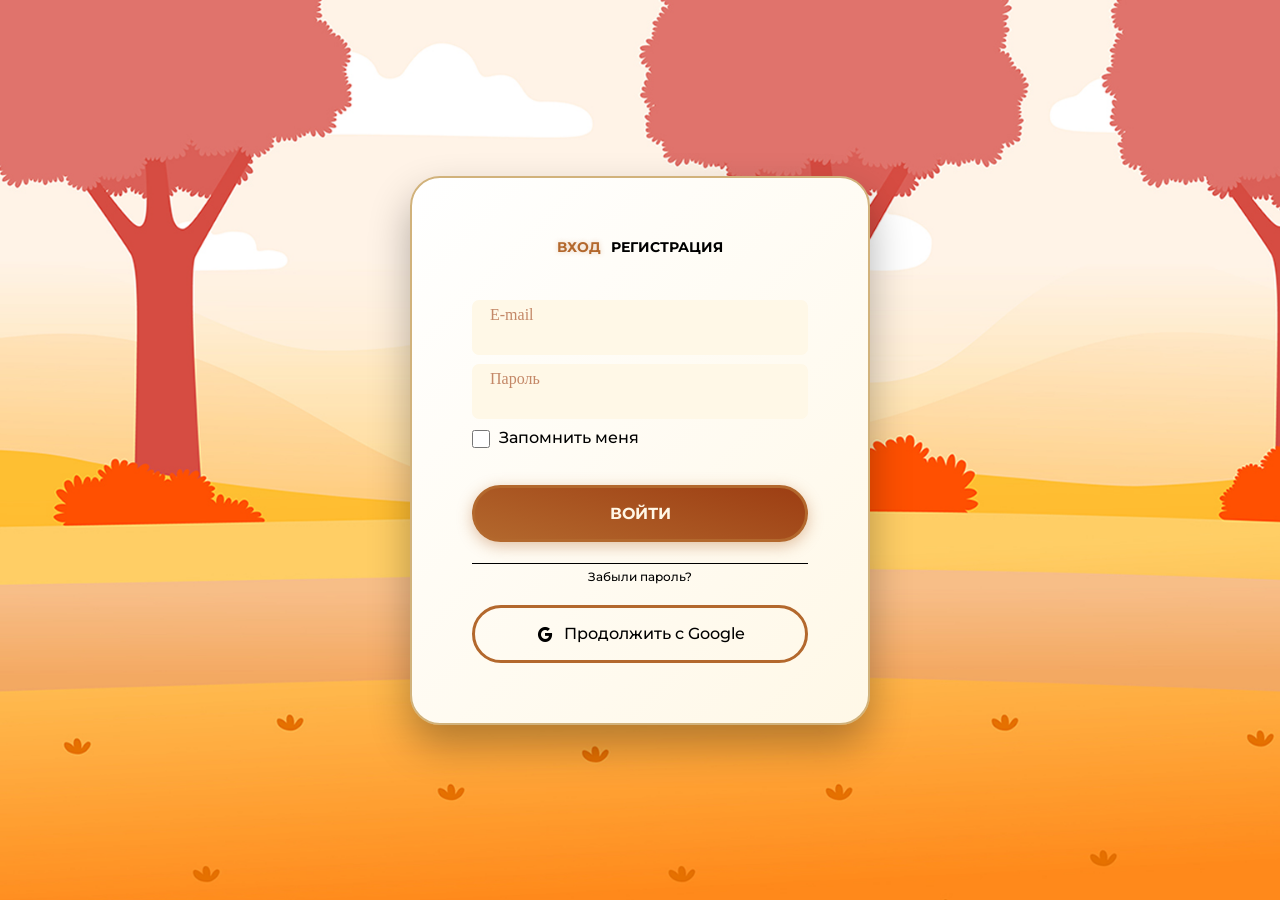
==== commit 4f67bab9: "update" ====
--- a/login.html
+++ b/login.html
@@ -9,8 +9,8 @@
     <meta name="apple-mobile-web-app-status-bar-style" content="black-translucent">
     
     <!-- Для Android -->
-    <meta name="theme-color" content="#4C3D74" media="(prefers-color-scheme: light)">
-    <meta name="theme-color" content="#4C3D74" media="(prefers-color-scheme: dark)">
+    <meta name="theme-color" content="#6C3B1A" media="(prefers-color-scheme: light)">
+    <meta name="theme-color" content="#6C3B1A" media="(prefers-color-scheme: dark)">
 
     <title>Онлайн-интенсив по наращиванию ресниц</title>
 
--- a/css/style.css
+++ b/css/style.css
@@ -7,15 +7,15 @@
 
 /* Объявление переменной root для свойств */
 :root {
-    --primary-color: #4C3D74;
-
-    --primary-alternaite-color: #504178;
-
-    --secondary-color: #FFFFFF;
+    --primary-color: #6C3B1A;
+
+    --primary-alternate-color: #B88655;
+
+    --secondary-color: #FFF8E7;
 
     --border-radius: 30px;
 
-    --primary-color-button: #A387C4;
+    --primary-color-button: #B3682D;
 
     --transition: 0.3s ease;
 
@@ -23,15 +23,33 @@
 
     --font-family: 'Montserrat', system-ui, sans-serif;
 
-    --background-color-card: #F2EEF7;
-
-    --background-color-footer: #251933;
-
-    --input-color: #F8F1FF;
+    --background-color-card: #D1B27B;
+
+    --background-color-footer: #3E2723;
+
+    --input-color: #FFF8E7;
 
     --border-radius-btn-register-login: 7px;
 
-    --background-color--btn-register-login: #985ACE;
+    --background-color--btn-register-login: #9D3E13;
+    
+    --autumn-light: #E8C9A0;
+
+    --autumn-medium: #D1B27B;
+
+    --autumn-dark: #B88655;
+
+    --autumn-terracotta: #B3682D;
+    
+    --autumn-deep: #9D3E13;
+
+    --autumn-brown: #6C3B1A;
+
+    --autumn-gold: #D4A837;
+
+    --autumn-gradient: linear-gradient(45deg, #B3682D, #9D3E13, #D1B27B);
+
+    --autumn-leaf-gradient: linear-gradient(135deg, #D1B27B, #B88655, #B3682D);
 }
 
 /* Подключение шрифта "Montserrat" */
@@ -58,13 +76,12 @@
     left: 0;
     width: 100%;
     height: 100%;
-    background-color: var(--primary-color);
+    background: linear-gradient(135deg, var(--autumn-brown), var(--autumn-deep));
     display: flex;
     justify-content: center;
     align-items: center;
     z-index: 9999;
     animation: fadeOut 0.5s ease-in-out 4s forwards;
-
     touch-action: none;
 }
 
@@ -83,9 +100,11 @@
     transform: translateX(-50%);
     width: 80px;
     height: 120px;
-    background: linear-gradient(45deg, #2A1F40, #1A132D);
+    background: linear-gradient(180deg, #3E2723, #1f1412);
     border-radius: 10px;
-    box-shadow: 0 5px 15px rgba(0, 0, 0, 0.3),inset 0 -10px 20px rgba(255, 255, 255, 0.1);
+    box-shadow:
+        0 10px 25px rgba(0,0,0,0.4),
+        inset 0 -15px 25px rgba(212,168,55,0.08);
 }
 
 /* Крышка туши */
@@ -96,9 +115,9 @@
     transform: translateX(-50%);
     width: 60px;
     height: 25px;
-    background: linear-gradient(45deg, #A387C4, #8A63B5);
+    background: linear-gradient(45deg, var(--autumn-gold), var(--autumn-terracotta));
     border-radius: 5px;
-    box-shadow: 0 3px 10px rgba(0, 0, 0, 0.2);
+    box-shadow: 0 4px 12px rgba(0,0,0,0.3);
 }
 
 /* Щёточка */
@@ -111,16 +130,16 @@
     animation: brushMove 3s ease-in-out infinite;
 }
 
-/* Держатель щёточки (черная палочка) */
+/* Держатель щёточки */
 .brush-handle {
     width: 8px;
     height: 80px;
-    background: #000000;
+    background: linear-gradient(to bottom, #2a1a18, #000000);
     border-radius: 4px;
     position: relative;
 }
 
-/* Сама щёточка (белая) */
+/* Сама щёточка */
 .brush-head {
     position: absolute;
     bottom: -15px;
@@ -128,10 +147,10 @@
     transform: translateX(-50%);
     width: 25px;
     height: 30px;
-    background: linear-gradient(to bottom, var(--secondary-color), #f0f0f0);
+    background: linear-gradient(to bottom, #FFF8E7, #E8C9A0);
     border-radius: 50% 50% 0 0;
     clip-path: polygon(0 0, 100% 0, 100% 100%, 50% 85%, 0 100%);
-    box-shadow: 0 3px 10px rgba(0, 0, 0, 0.2);
+    box-shadow: 0 3px 10px rgba(0,0,0,0.2);
 }
 
 /* Ворсинки щёточки */
@@ -142,7 +161,7 @@
     transform: translateX(-50%);
     width: 20px;
     height: 15px;
-    background: var(--secondary-color);
+    background: #FFF8E7;
     border-radius: 50% 50% 0 0;
 }
 
@@ -185,7 +204,7 @@
     position: absolute;
     width: 8px;
     height: 12px;
-    background: #A387C4;
+    background: linear-gradient(180deg, var(--autumn-gold), #b88a2a);
     border-radius: 50%;
     opacity: 0;
 }
@@ -230,13 +249,14 @@
     bottom: -50px;
     left: 50%;
     transform: translateX(-50%);
-    color: var(--secondary-color);
+    color: var(--autumn-gold);
     font-size: 16px;
     opacity: 0;
     animation: textAppear 2s ease-in-out 1s forwards;
     font-family: var(--font-family);
     white-space: nowrap;
     width: auto;
+    text-shadow: 0 0 10px rgba(212,168,55,0.4);
 }
 
 @keyframes textAppear {
@@ -353,10 +373,30 @@
     }
 } */
 
+/* Фоны под шапку и баннер */
+.background-image {
+    display: none;
+}
+
+.header::before,
+.banner::before {
+    content: '';
+    position: absolute;
+    top: 0;
+    left: 0;
+    width: 100%;
+    height: 100%;
+    z-index: -1;
+    background-image: url('../images/main/main_THATHANKSGIVING/background_main.png');
+    background-size: cover;
+    background-position: center;
+    background-repeat: no-repeat;
+}
+
 /* Шапка */
 .header {
     padding-top: 105px;
-    background-color: var(--primary-color);
+    background-color: transparent;
 }
 
 .header__wrapper {
@@ -370,15 +410,15 @@
     font-weight: 700;
     font-size: 14px;
     line-height: 19px;
-    color: var(--secondary-color);
+    color: var(--autumn-light);
     text-transform: uppercase;
     cursor: pointer;
     transition: var(--transition);
 }
 
 .logo:hover {
-    color: var(--primary-color-button);
-    text-shadow: 0 0 5px rgba(163, 135, 196, 0.3);
+    color: var(--autumn-medium);
+    text-shadow: 0 0 15px rgba(209, 178, 123, 0.6);
 }
 
 .nav__menu {
@@ -392,28 +432,44 @@
     font-family: var(--font-family);
     font-weight: 700;
     font-size: 14px;
-    color: var(--secondary-color);
-    text-transform: uppercase;
-    transition: var(--transition);
-    cursor: pointer;
+    color: var(--autumn-light);
+    text-transform: uppercase;
+    transition: var(--transition);
+    cursor: pointer;
+    position: relative;
+}
+
+.nav__item::after {
+    content: '';
+    position: absolute;
+    bottom: -5px;
+    left: 0;
+    width: 0;
+    height: 2px;
+    background: #D1B27B;
+    transition: var(--transition);
+}
+
+.nav__item:hover::after {
+    width: 100%;
 }
 
 .nav__item:hover {
-    color: var(--primary-color-button);
-    text-shadow: 0 0 5px rgba(163, 135, 196, 0.3);
+    color: var(--autumn-medium);
+    text-shadow: 0 0 15px rgba(209, 178, 123, 0.6);
 }
 
 /* Главный экран */
 .banner {
     padding-top: 103px;
-    background-color: var(--primary-color);
+    background: transparent;
 }
 
 .banner__mini--title {
     font-family: var(--font-family);
     font-weight: 700;
     font-size: 20px;
-    color: var(--secondary-color);
+    color: var(--autumn-gold);
     text-transform: uppercase;
 }
 
@@ -422,7 +478,8 @@
     font-weight: 700;
     font-size: 50px;
     line-height: 66px;
-    color: var(--secondary-color);
+    color: #D1B27B;
+    text-shadow: 0 0 20px rgba(209, 178, 123, 0.5);
     text-transform: uppercase;
     max-width: 761px;
     margin-top: 19px;
@@ -433,7 +490,7 @@
     font-weight: 700;
     font-size: 20px;
     line-height: 150%;
-    color: var(--secondary-color);
+    color: var(--autumn-terracotta);
     margin-top: 29px;
     max-width: 485px;
     text-transform: uppercase;
@@ -448,7 +505,7 @@
 }
 
 .button {
-    background-color: var(--primary-color-button);
+    background: linear-gradient(15deg, #B3682D, #9D3E13);
     border-radius: var(--border-radius);
     padding: 20px 65px;
     font-family: var(--font-family);
@@ -457,16 +514,35 @@
     color: var(--secondary-color);
     text-transform: uppercase;
     transition: var(--transition);
-    border: 3px solid var(--primary-color-button);
+    border: 3px solid #D1B27B;
+    box-shadow: 0 4px 15px rgba(179, 104, 45, 0.4);
     text-align: center;
+    position: relative;
+    overflow: hidden;
+}
+
+.button::before {
+    content: '';
+    position: absolute;
+    top: 0;
+    left: -100%;
+    width: 100%;
+    height: 100%;
+    background: linear-gradient(90deg, transparent, rgba(255, 255, 255, 0.2), transparent);
+    transition: var(--transition);
+}
+
+.button:hover::before {
+    left: 100%;
 }
 
 .button:hover {
-    border: 3px solid var(--primary-color-button);
-    background-color: transparent;
-    color: var(--secondary-color);
-    box-shadow: 0 0 15px rgba(163, 135, 196, 0.6), inset 0 0 15px rgba(163, 135, 196, 0.1);
-    text-shadow: 0 0 5px rgba(163, 135, 196, 0.3);
+    border: 3px solid #D1B27B;
+    background: transparent;
+    color: var(--secondary-color);
+    box-shadow: 0 0 30px rgba(209, 178, 123, 0.6), inset 0 0 20px rgba(255, 255, 255, 0.1);
+    text-shadow: 0 0 10px rgba(209, 178, 123, 0.5);
+    transform: translateY(-2px);
 }
 
 .btn {
@@ -477,24 +553,25 @@
     font-weight: 700;
     font-family: var(--font-family);
     font-size: 16px;
-    border: 3px solid var(--primary-color-button);
+    border: 3px solid #B3682D;
     text-transform: uppercase;
     transition: var(--transition);
     text-align: center;
+    box-shadow: 0 0 20px rgba(179, 104, 45, 0.3);
 }
 
 .btn:hover {
-    background-color: var(--primary-color-button);
-    color: var(--secondary-color);
-    border-color: var(--primary-color-button);
-    box-shadow: 0 5px 15px rgba(163, 135, 196, 0.4);
+    background-color: #B3682D;
+    color: var(--secondary-color);
+    border-color: #D1B27B;
+    box-shadow: 0 5px 25px rgba(179, 104, 45, 0.6);
 }
 
 .images {
     position: absolute;
     right: 0;
     top: -47px;
-    width: 373px;
+    width: 420px;
     max-width: 100%;
     z-index: 2;
     transition: transform var(--transition);
@@ -505,23 +582,10 @@
     transform: scale(1.1);
 }
 
-.bg-effect {
-    position: absolute;
-    width: 718px;
-    height: 800px;
-    left: 50%;
-    top: -120px;
-    border-radius: 50%;
-    filter: blur(30px);
-    z-index: 1;
-    left: 75%;
-    transform: translateX(-50%);
-    max-width: 80vw;
-}
-
 /* Для кого? */
 .for-whom {
     padding-top: 167px;
+    background: linear-gradient(180deg, #FFF8E7 0%, #F5EDD6 100%);
 }
 
 .for-whom__title {
@@ -530,7 +594,8 @@
     font-weight: 700;
     text-align: center;
     text-transform: uppercase;
-    color: var(--primary-alternaite-color);
+    color: #B3682D;
+    text-shadow: 0 0 10px rgba(184, 134, 85, 0.3);
     margin-bottom: 46px;
 }
 
@@ -549,8 +614,9 @@
 }
 
 .for-whom__card {
-    background: var(--background-color-card);
-    border: 3px solid var(--primary-color);
+    background: linear-gradient(15deg, #FFFFFF, var(--background-color-card));
+    border: 3px solid #B3682D;
+    box-shadow: 0 8px 20px rgba(0, 0, 0, 0.1);
     border-radius: var(--border-radius);
     width: 341px;
     min-height: 138px;
@@ -558,6 +624,14 @@
     position: relative;
     display: flex;
     align-items: center;
+    cursor: pointer;
+    transition: var(--transition);
+}
+
+.for-whom__card:hover {
+    transform: translateY(-5px);
+    box-shadow: 0 15px 30px rgba(179, 104, 45, 0.2);
+    border-color: #B3682D;
 }
 
 .for-whom__card--between {
@@ -574,11 +648,18 @@
     left: -42px;
     top: 45%;
     transform: translateY(-50%);
+    filter: drop-shadow(0 4px 8px rgba(0, 0, 0, 0.2));
     z-index: 2;
+    transition: var(--transition);
+    cursor: pointer;
+}
+
+.for-whom__card:hover .for-whom__images:hover {
+    transform: translateY(-50%) scale(1.05);
 }
 
 .for-whom__desc {
-    color: var(--primary-color);
+    color: var(--autumn-terracotta);
     font-size: 16px;
     font-family: var(--font-family);
     line-height: 130%;
@@ -606,13 +687,14 @@
     font-weight: 700;
     font-size: 20px;
     line-height: 150%;
-    color: var(--primary-color);
+    color: var(--autumn-deep);
     text-transform: uppercase;
     width: 511px;
 }
 
 .button__for-whom {
-    background-color: var(--primary-color-button);
+    background: linear-gradient(15deg, #B3682D, #9D3E13);
+    box-shadow: 0 4px 15px rgba(179, 104, 45, 0.4);
     border-radius: var(--border-radius);
     padding: 20px 65px;
     font-family: var(--font-family);
@@ -621,15 +703,34 @@
     color: var(--secondary-color);
     text-transform: uppercase;
     transition: var(--transition);
-    border: 3px solid var(--primary-color-button);
+    border: 3px solid #D1B27B;
     text-align: center;
+    position: relative;
+    overflow: hidden;
+}
+
+.button__for-whom::before {
+    content: '';
+    position: absolute;
+    top: 0;
+    left: -100%;
+    width: 100%;
+    height: 100%;
+    background: linear-gradient(90deg, transparent, rgba(255, 255, 255, 0.2), transparent);
+    transition: var(--transition);
+}
+
+.button__for-whom:hover::before {
+    left: 100%;
 }
 
 .button__for-whom:hover {
-    background-color: transparent;
-    color: var(--primary-color-button);
-    border-color: var(--primary-color-button);
-    box-shadow: 0 5px 15px rgba(163, 135, 196, 0.4);
+    border-color: #D1B27B;
+    background: transparent;
+    color: #B3682D;
+    box-shadow: 0 0 30px rgba(209, 178, 123, 0.5);
+    text-shadow: 0 0 5px rgba(209, 178, 123, 0.3);
+    transform: translateY(-2px);
 }
 
 .super__woman--images {
@@ -638,16 +739,19 @@
     top: 1px;
     width: 243px;
     height: 243px;
+    filter: drop-shadow(0 8px 15px rgba(0, 0, 0, 0.2));
 }
 
 /* Что будет на интенсиве? */
 .program {
-    background-color: var(--primary-color);
+    background-color: #631717;
+    border-top: 3px solid #D1B27B;
     padding-top: 168px;
 }
 
 .program__content--title {
-    color: var(--secondary-color);
+    color: #D1B27B;
+    text-shadow: 0 0 15px rgba(209, 178, 123, 0.5);
     font-family: var(--font-family);
     font-size: 50px;
     text-align: center;
@@ -668,6 +772,20 @@
     align-items: center;
     gap: 23px;
     min-width: 0;
+    background: rgba(255, 248, 231, 0.1);
+    padding: 20px;
+    border-radius: var(--border-radius);
+    border: 2px solid rgba(209, 178, 123, 0.3);
+    transition: var(--transition);
+    backdrop-filter: blur(5px);
+    cursor: pointer;
+}
+
+.program__content--list:hover {
+    background: rgba(255, 248, 231, 0.2);
+    border-color: #D1B27B;
+    transform: translateY(-3px);
+    box-shadow: 0 10px 25px rgba(0, 0, 0, 0.2);
 }
 
 .program__images {
@@ -676,6 +794,7 @@
     flex-shrink: 0;
     transition: var(--transition);
     cursor: pointer;
+    filter: drop-shadow(0 2px 4px rgba(0, 0, 0, 0.2));
 }
 
 .program__images:hover {
@@ -695,7 +814,7 @@
 .program__span {
     font-size: 16px;
     line-height: 150%;
-    color: var(--secondary-color);
+    color: var(--background-color-card);
     font-weight: 700;
     font-family: var(--font-family);
     text-transform: uppercase;
@@ -704,14 +823,15 @@
 /* О Юлии Ворман */
 .about {
     padding-top: 146px;
-    background-color: var(--primary-color);
+    background-color: #631717;
 }
 
 .about__title {
     font-family: var(--font-family);
     font-weight: 700;
     font-size: 50px;
-    color: var(--secondary-color);
+    color: var(--background-color-card);
+    text-shadow: 0 0 15px rgba(209, 178, 123, 0.5);
     text-align: center;
     text-transform: uppercase;
     margin-bottom: 31px;
@@ -730,6 +850,8 @@
 
 .about__text--span {
     font-weight: 700;
+    color: #D1B27B;
+    text-shadow: 0 0 5px rgba(209, 178, 123, 0.5);
 }
 
 .about__text--item {
@@ -745,6 +867,8 @@
 
 .about__text--item--span {
     font-weight: 700;
+    color: #D1B27B;
+    text-shadow: 0 0 5px rgba(209, 178, 123, 0.5);
 }
 
 /* Стили для индикаторов - Уменьшено расстояние между колонками */
@@ -772,6 +896,8 @@
     font-size: 50px;
     line-height: 66px;
     color: var(--secondary-color);
+    color: #D1B27B;
+    text-shadow: 0 0 10px rgba(209, 178, 123, 0.5);
 }
 
 .indicator_text {
@@ -796,6 +922,8 @@
 
 .about__text--footer--span {
     font-weight: 700;
+    color: #D1B27B;
+    text-shadow: 0 0 5px rgba(209, 178, 123, 0.5);
 }
 
 .about__main--images {
@@ -805,18 +933,29 @@
     width: 349px;
     height: 451px;
     border-radius: var(--border-radius);
+    box-shadow: 0 15px 30px rgba(0, 0, 0, 0.3);
+    border: 3px solid #D1B27B;
+    transition: var(--transition);
+    cursor: pointer;
+}
+
+.about__main--images:hover {
+    transform: scale(1.02);
+    box-shadow: 0 20px 40px rgba(0, 0, 0, 0.4);
 }
 
 /* Лист уроков интенсива */
 .list__lessons {
     padding-top: 168px;
+    background: linear-gradient(180deg, #FFF8E7 0%, #F5EDD6 100%);
 }
 
 .list__lessons--title {
     font-family: var(--font-family);
     font-weight: 700;
     font-size: 50px;
-    color: var(--primary-alternaite-color);
+    color: var(--autumn-terracotta);
+    text-shadow: 0 0 10px rgba(184, 134, 85, 0.3);
     text-transform: uppercase;
     text-align: center;
     margin-bottom: 46px;
@@ -874,7 +1013,7 @@
 .icon::before, .icon::after {
     content: '';
     position: absolute;
-    background-color: var(--primary-color);
+    background-color: var(--primary-color-button);
     transition: var(--transition);
 }
 
@@ -940,17 +1079,19 @@
     font-weight: 700;
     font-size: 20px;
     line-height: 150%;
-    color: var(--primary-color);
+    color: var(--autumn-deep);
     width: 350px;
 }
 
 .lesson--title--number {
     font-weight: 700;
+    color: var(--primary-color-button);
 }
 
 /* Тарифы */
 .pricing {
-    background-color: var(--primary-color);
+    background-color: #631717;
+    border-top: 3px solid #D1B27B;
     padding-top: 168px;
 }
 
@@ -959,7 +1100,8 @@
     font-weight: 700;
     font-size: 50px;
     text-align: center;
-    color: var(--secondary-color);
+    color: var(--autumn-medium);
+    text-shadow: 0 0 10px rgba(209, 178, 123, 0.5);
     text-transform: uppercase;
     margin-bottom: 46px;
 }
@@ -971,18 +1113,28 @@
 }
 
 .pricing__content--card {
-    background-color: var(--background-color-card);
+    background: linear-gradient(135deg, #FFFFFF, #D1B27B);
+    box-shadow: 0 10px 25px rgba(0, 0, 0, 0.1);
+    border: 3px solid #B88655;
     border-radius: var(--border-radius);
     width: 375px;
     padding: 57px 30px 0 36px;
     position: relative;
+    cursor: pointer;
+    transition: var(--transition);
+}
+
+.pricing__content--card:hover {
+    transform: translateY(-5px);
+    box-shadow: 0 25px 45px rgba(179, 104, 45, 0.3);
+    border-color: #B3682D;
 }
 
 .pricing__content__card--title {
     font-family: var(--font-family);
     font-weight: 700;
     font-size: 16px;
-    color: var(--primary-color);
+    color: var(--autumn-deep);
     text-transform: uppercase;
     margin-bottom: 15px;
 }
@@ -993,7 +1145,7 @@
     font-size: 15px;
     line-height: 150%;
     text-transform: uppercase;
-    color: var(--primary-color);
+    color: var(--autumn-brown);
     margin-bottom: 8px;
     display: flex;
     gap: 8px;
@@ -1003,6 +1155,7 @@
     font-weight: 700;
     font-size: 25px;
     flex-shrink: 0;
+    color: var(--primary-color-button);
 }
 
 .pricing__content--duration {
@@ -1030,6 +1183,7 @@
 
 .pricing__content__condition--span {
     font-weight: 700;
+    color: var(--autumn-deep);
 }
 
 .pricing__content--price {
@@ -1037,13 +1191,15 @@
     font-family: var(--font-family);
     font-weight: 700;
     font-size: 16px;
-    color: var(--primary-color);
+    color: var(--autumn-deep);
     margin: 0;
     text-align: center;
 }
 
 .pricing__content--button {
-    background-color: var(--primary-color-button);
+    background: linear-gradient(15deg, #B3682D, #9D3E13);
+    box-shadow: 0 4px 15px rgba(179, 104, 45, 0.4);
+    border: 3px solid var(--autumn-medium);
     border-radius: var(--border-radius);
     padding: 20px 75px;
     font-family: var(--font-family);
@@ -1052,17 +1208,14 @@
     color: var(--secondary-color);
     text-transform: uppercase;
     transition: var(--transition);
-    border: 3px solid var(--primary-color-button);
     margin-left: 10px;
 }
 
 .pricing__content--button:hover {
-    border: 3px solid var(--primary-color);
-    background-color: var(--primary-color-button);
-    color: var(--secondary-color);
-    border-color: var(--primary-color-button);
-    box-shadow: 0 0 15px rgba(163, 135, 196, 0.6), inset 0 0 15px rgba(163, 135, 196, 0.1);
-    text-shadow: 0 0 5px rgba(163, 135, 196, 0.3);
+    border-color: #D1B27B;
+    box-shadow: 0 0 30px rgba(209, 178, 123, 0.5);
+    text-shadow: 0 0 5px rgba(209, 178, 123, 0.3);
+    transform: translateY(-2px);
 }
 
 .pricing__content--images {
@@ -1073,6 +1226,7 @@
     height: 128px;
     object-fit: cover;
     transition: var(--transition);
+    filter: drop-shadow(0 8px 15px rgba(0, 0, 0, 0.2));
     cursor: pointer;
 }
 
@@ -1093,6 +1247,7 @@
     height: 67px;
     transition: var(--transition);
     cursor: pointer;
+    filter: drop-shadow(0 4px 8px rgba(0, 0, 0, 0.2));
 }
 
 .pricing__content__images--gift:hover {
@@ -1106,6 +1261,7 @@
     font-size: 16px;
     line-height: 150%;
     color: var(--secondary-color);
+    text-shadow: 0 0 5px rgba(0, 0, 0, 0.2);
     text-transform: uppercase;
 }
 
@@ -1113,6 +1269,7 @@
     border: 4px solid var(--primary-color-button);
     background-color: transparent;
     color: var(--secondary-color);
+    box-shadow: 0 0 15px rgba(179, 104, 45, 0.3);
     padding: 20px 40px;
     text-align: center;
     border-radius: var(--border-radius);
@@ -1127,8 +1284,8 @@
 .btn__stories:hover {
     background-color: var(--primary-color-button);
     color: var(--secondary-color);
-    border-color: var(--primary-color-button);
-    box-shadow: 0 5px 15px rgba(163, 135, 196, 0.4);
+    border-color: var(--autumn-medium);
+    box-shadow: 0 5px 25px rgba(179, 104, 45, 0.6);
 }
 
 .short__name {
@@ -1140,22 +1297,26 @@
     transition: var(--transition);
     margin-left: 44px;
     text-decoration: none;
+    text-shadow: 0 0 5px rgba(0, 0, 0, 0.2);
 }
 
 .short__name:hover {
-    color: var(--primary-color-button);
+    color: #D1B27B;
+    text-shadow: 0 0 10px rgba(209, 178, 123, 0.5);
 }
 
 /* А такие вопросы могут возникнуть у вас */
 .questions {
     padding-top: 156px;
+    background: linear-gradient(180deg, #FFF8E7 0%, #F5EDD6 100%);
 }
 
 .questions__title {
     font-family: var(--font-family);
     font-weight: 700;
     font-size: 50px;
-    color: var(--primary-alternaite-color);
+    color: var(--autumn-terracotta);
+    text-shadow: 0 0 10px rgba(184, 134, 85, 0.3);
     text-align: center;
     text-transform: uppercase;
     margin-bottom: 46px;
@@ -1213,7 +1374,7 @@
 .icon::before, .icon::after {
     content: '';
     position: absolute;
-    background-color: var(--primary-color);
+    background-color: var(--primary-color-button);
     transition: var(--transition);
 }
 
@@ -1256,7 +1417,7 @@
     overflow: hidden;
     padding: 0 25px;
     transition: max-height 0.4s ease, padding 0.4s ease;
-    background-color: var(--secondary-color);
+    background-color: transparent !important;
     font-size: 15px;
     line-height: 1.6;
     color: var(--primary-color);
@@ -1267,14 +1428,16 @@
 }
 
 .bx.bxl-telegram {
-    color: var(--prefers-color-scheme);
+    color: var(--autumn-brown);
+    filter: drop-shadow(0 2px 4px rgba(0, 0, 0, 0.2));
     font-size: 50px;
     cursor: pointer;
     transition: var(--transition);
 }
 
 .bx.bxl-telegram:hover {
-    color: var(--primary-color);
+    color: var(--autumn-terracotta);
+    transform: scale(1.1);
 }
 
 .questions__text {
@@ -1282,7 +1445,7 @@
     font-weight: 700;
     font-size: 20px;
     line-height: 150%;
-    color: var(--primary-color);
+    color: var(--autumn-terracotta);
     text-transform: uppercase;
     width: 399px;
 }
@@ -1292,6 +1455,7 @@
     padding-top: 125px;
     padding-bottom: 109px;
     background-color: var(--background-color-footer);
+    border-top: 3px solid #D1B27B;
     width: 100%;
     position: relative;
 }
@@ -1312,13 +1476,15 @@
     font-weight: 700;
     font-size: 16px;
     color: var(--secondary-color);
+    text-shadow: 0 0 5px rgba(0, 0, 0, 0.2);
     text-transform: uppercase;
     cursor: pointer;
     transition: var(--transition);
 }
 
 .footer__logo:hover {
-    color: var(--primary-color-button);
+    color: var(--autumn-medium);
+    text-shadow: 0 0 10px rgba(209, 178, 123, 0.5);
 }
 
 .inn {
@@ -1370,8 +1536,9 @@
 }
 
 .up__link:hover .bx.bx-up-arrow-alt {
-    color: var(--primary-color-button);
+    color: var(--autumn-medium);
     transform: scale(1.1);
+    text-shadow: 0 0 15px rgba(209, 178, 123, 0.5);
 }
 
 /* Иконки соцсетей */
@@ -1393,8 +1560,9 @@
 }
 
 .social__icons a:hover {
-    background-color: var(--primary-color-button);
+    background-color: var(--autumn-terracotta);
     transform: scale(1.1);
+    box-shadow: 0 0 15px rgba(179, 104, 45, 0.5);
 }
 
 .social__icons i {
@@ -1425,7 +1593,8 @@
 }
 
 .political__confidencial:hover, .oferta:hover, .hire__me:hover {
-    color: var(--primary-color-button);
+    color: var(--autumn-medium);
+    text-shadow: 0 0 10px rgba(209, 178, 123, 0.5);
 }
 
 .social__icons {
@@ -1439,19 +1608,34 @@
     display: flex;
     align-items: center;
     justify-content: center;
-    background-color: var(--primary-color);
+    position: relative;
+}
+
+.form::before {
+    content: '';
+    position: absolute;
+    inset: 0;
+    background-image: url('../images/main/main_THATHANKSGIVING/bg_pre_recording.jpg');
+    background-size: cover;
+    background-position: center;
+    background-repeat: no-repeat;
+    z-index: -1;
 }
 
 .form__container {
     display: flex;
     justify-content: center;
     padding: 60px;
-    background-color: var(--secondary-color);
+    background: linear-gradient(135deg, #FFFFFF, #FFF8E7);
+    box-shadow: 0 20px 40px rgba(0, 0, 0, 0.3);
+    border: 2px solid #D1B27B;
     border-radius: var(--border-radius);
     width: 100%;
     max-width: 460px;
     margin: 0 20px;
     flex-direction: column;
+    position: relative;
+    z-index: 1;
 }
 
 .form__tabs {
@@ -1472,11 +1656,12 @@
 }
 
 .form__tab:hover {
-    color: var(--primary-color);
+    color: #B3682D;
 }
 
 .form__tab--active {
-    color: var(--primary-color);
+    color: #B3682D;
+    text-shadow: 0 0 5px rgba(179, 104, 45, 0.3);
 }
 
 .form__container--group {
@@ -1503,24 +1688,27 @@
 }
 
 .form__field:focus-within {
-    border-color: var(--primary-color-button);
+    border-color: #B3682D;
+    box-shadow: 0 0 10px rgba(179, 104, 45, 0.3);
 }
 
 .label {
     display: flex;
     margin: 2px 0;
     opacity: 0.6;
-    color: #403A4B;
+    color: var(--autumn-deep);
 }
 
 .btn__register {
-    background-color: var(--primary-color-button);
+    background: linear-gradient(15deg, #B3682D, #9D3E13);
+    box-shadow: 0 4px 15px rgba(179, 104, 45, 0.4);
     border-radius: var(--border-radius);
     padding: 16px;
     font-family: var(--font-family);
     font-size: 16px;
     font-weight: 700;
     color: var(--secondary-color);
+    border: 3px solid #D1B27B;
     text-transform: uppercase;
     transition: var(--transition);
     border: 3px solid var(--primary-color-button);
@@ -1529,15 +1717,32 @@
     margin-bottom: 21px;
     margin-top: 37px;
     cursor: pointer;
+    position: relative;
+    overflow: hidden;
+}
+
+.btn__register::before {
+    content: '';
+    position: absolute;
+    top: 0;
+    left: -100%;
+    width: 100%;
+    height: 100%;
+    background: linear-gradient(90deg, transparent, rgba(255, 255, 255, 0.2), transparent);
+    transition: var(--transition);
+}
+
+.btn__register:hover::before {
+    left: 100%;
 }
 
 .btn__register:hover {
-    border: 3px solid var(--primary-color-button);
-    background-color: var(--primary-color-button);
-    color: var(--secondary-color);
-    border-color: var(--primary-color-button);
-    box-shadow: 0 0 15px rgba(163, 135, 196, 0.6), inset 0 0 15px rgba(163, 135, 196, 0.1);
-    text-shadow: 0 0 5px rgba(163, 135, 196, 0.3);
+    border-color: #D1B27B;
+    background: transparent;
+    color: #B3682D;
+    box-shadow: 0 0 30px rgba(209, 178, 123, 0.5);
+    text-shadow: 0 0 5px rgba(209, 178, 123, 0.3);
+    transform: translateY(-2px);
 }
 
 .hr {
@@ -1551,7 +1756,7 @@
     column-gap: 9px;
     background: transparent;
     border-radius: var(--border-radius);
-    border: 3px solid var(--primary-color-button);
+    border: 3px solid #B3682D;
     padding: 16px;
     color: var(--prefers-color-scheme);
     font-family: var(--font-family);
@@ -1562,9 +1767,11 @@
 }
 
 .btn__continue:hover {
-    background-color: var(--primary-color-button);
-    color: var(--secondary-color);
-    border: 3px solid var(--primary-color-button);
+    background: linear-gradient(15deg, #B3682D, #9D3E13);
+    color: var(--secondary-color);
+    border: 3px solid #D1B27B;
+    transform: translateY(-2px);
+    box-shadow: 0 4px 15px rgba(179, 104, 45, 0.4);
 }
 
 .bx.bxl-google {
@@ -1584,6 +1791,7 @@
 .checkbox {
     width: 18px;
     height: 18px;
+    accent-color: #B3682D;
 }
 
 .forgot__password {
@@ -1597,7 +1805,7 @@
 }
 
 .forgot__password:hover {
-    color: var(--primary-color);
+    color: #B3682D;
 }
 
 /* Для предзаписи */
@@ -1608,6 +1816,7 @@
     font-family: var(--font-family);
     font-weight: 700;
     text-transform: uppercase;
+    color: var(--autumn-deep);
 }
 
 .remembers__me {
@@ -1616,7 +1825,7 @@
     column-gap: 9px;
     cursor: pointer;
     font-family: var(--font-family);
-    color: var(--prefers-color-scheme);
+    color: #6C3B1A;
     margin-top: 21px;
 }
 
@@ -1629,7 +1838,8 @@
 }
 
 .btn__pre--recording {
-    background-color: var(--primary-color-button);
+    background: linear-gradient(15deg, #B3682D, #9D3E13);
+    box-shadow: 0 4px 15px rgba(179, 104, 45, 0.4);
     border-radius: var(--border-radius);
     padding: 20px 65px;
     font-family: var(--font-family);
@@ -1638,17 +1848,36 @@
     color: var(--secondary-color);
     text-transform: uppercase;
     transition: var(--transition);
-    border: 3px solid var(--primary-color-button);
+    border: 3px solid #D1B27B;
     text-align: center;
     width: 100%;
     margin-top: 37px;
+    position: relative;
+    overflow: hidden;
+}
+
+.btn__pre--recording::before {
+    content: '';
+    position: absolute;
+    top: 0;
+    left: -100%;
+    width: 100%;
+    height: 100%;
+    background: linear-gradient(90deg, transparent, rgba(255, 255, 255, 0.2), transparent);
+    transition: var(--transition);
+}
+
+.btn__pre--recording:hover::before {
+    left: 100%;
 }
 
 .btn__pre--recording:hover {
-    background-color: transparent;
-    color: var(--primary-color-button);
-    border-color: var(--primary-color-button);
-    box-shadow: 0 5px 15px rgba(163, 135, 196, 0.4);
+    border-color: #D1B27B;
+    background: transparent;
+    color: #B3682D;
+    box-shadow: 0 0 30px rgba(209, 178, 123, 0.5);
+    text-shadow: 0 0 5px rgba(209, 178, 123, 0.3);
+    transform: translateY(-2px);
 }
 
 /* Файлы Cookie */
@@ -1667,11 +1896,11 @@
     transform: translateX(-50%);
     width: 100%;
     max-width: 600px;
-    background: var(--primary-color);
-    border: 3px solid var(--secondary-color);
+    background: linear-gradient(135deg, #6C3B1A, #8B4513);
+    border: 3px solid #D1B27B;
+    box-shadow: 0 10px 30px rgba(0, 0, 0, 0.3);
     border-radius: var(--border-radius);
     padding: 20px;
-    box-shadow: 0 5px 25px rgba(0, 0, 0, 0.2);
     z-index: 10000;
 
     opacity: 0;
@@ -1702,14 +1931,18 @@
     line-height: 1.4;
 }
 
-.bx.bxs-cookie {
-    font-size: 64px;
-    cursor: pointer;
-    transition: var(--transition);
-}
-
-.bx.bxs-cookie:hover {
-    transform: scale(1.1) rotate(10deg);
+.cookie-icon {
+    width: 64px;
+    height: 64px;
+    flex-shrink: 0;
+    transition: var(--transition);
+    cursor: pointer;
+    filter: drop-shadow(0 2px 5px rgba(0, 0, 0, 0.2));
+}
+
+.cookie-icon:hover {
+    transform: scale(1.1) rotate(5deg);
+    filter: drop-shadow(0 4px 10px rgba(209, 178, 123, 0.5));
 }
 
 .cookie__container--label {
@@ -1720,7 +1953,9 @@
 }
 
 .cookie__accept {
-    background-color: var(--primary-color-button);
+    background: linear-gradient(15deg, #B3682D, #9D3E13);
+    border: 3px solid #D1B27B;
+    box-shadow: 0 4px 15px rgba(179, 104, 45, 0.4);
     border-radius: var(--border-radius);
     padding: 8px 16px;
     font-family: var(--font-family);
@@ -1731,14 +1966,32 @@
     transition: var(--transition);
     border: 3px solid var(--primary-color-button);
     text-align: center;
+    position: relative;
+    overflow: hidden;
+}
+
+.cookie__accept::before {
+    content: '';
+    position: absolute;
+    top: 0;
+    left: -100%;
+    width: 100%;
+    height: 100%;
+    background: linear-gradient(90deg, transparent, rgba(255, 255, 255, 0.2), transparent);
+    transition: var(--transition);
+}
+
+.cookie__accept:hover::before {
+    left: 100%;
 }
 
 .cookie__accept:hover {
-    border: 3px solid var(--primary-color-button);
-    background-color: transparent;
-    color: var(--secondary-color);
-    box-shadow: 0 0 15px rgba(163, 135, 196, 0.6), inset 0 0 15px rgba(163, 135, 196, 0.1);
-    text-shadow: 0 0 5px rgba(163, 135, 196, 0.3);
+    border: 3px solid #D1B27B;
+    background: transparent;
+    color: var(--secondary-color);
+    box-shadow: 0 0 30px rgba(209, 178, 123, 0.6), inset 0 0 20px rgba(255, 255, 255, 0.1);
+    text-shadow: 0 0 10px rgba(209, 178, 123, 0.5);
+    transform: translateY(-2px);
 }
 
 .cookie__decline {
@@ -1749,59 +2002,18 @@
     font-weight: 700;
     font-family: var(--font-family);
     font-size: 16px;
-    border: 3px solid var(--primary-color-button);
+    border: 3px solid #B3682D;
     text-transform: uppercase;
     transition: var(--transition);
     text-align: center;
+    box-shadow: 0 0 20px rgba(179, 104, 45, 0.3);
 }
 
 .cookie__decline:hover {
-    background-color: var(--primary-color-button);
-    color: var(--secondary-color);
-    border-color: var(--primary-color-button);
-    box-shadow: 0 5px 15px rgba(163, 135, 196, 0.4);
-}
-
-/* КНОПКА ДОКУМЕНТАЦИИ */
-.doc_toggle--btn {
-    position: fixed;
-    top: 20px;
-    right: 20px;
-    width: 60px;
-    height: 60px;
-    background: rgba(30, 30, 40, 0.95);
-    border-radius: var(--border-radius);
-    border: 2px solid rgba(255, 255, 255, 0.15);
-    cursor: pointer;
-    z-index: 10001;
-
-    display: flex;
-    align-items: center;
-    justify-content: center;
-
-    box-shadow: 0 3px 10px rgba(0, 0, 0, 0.2);
-    opacity: 0;
-    transform: translateY(-20px);
-    pointer-events: none;
-    animation: showDocButton 0.5s ease-in-out 4.5s forwards;
-}
-
-@keyframes showDocButton {
-    to {
-        opacity: 1;
-        transform: translateY(0);
-        pointer-events: auto;
-    }
-}
-
-.doc_toggle--btn i {
-    font-size: 34px;
-    color: #888888;
-    transition: var(--transition);
-}
-
-.doc_toggle--btn:hover i {
-    color: var(--primary-color-button);
+    background-color: #B3682D;
+    color: var(--secondary-color);
+    border-color: #D1B27B;
+    box-shadow: 0 5px 25px rgba(179, 104, 45, 0.6);
 }
 
 /* Модалка */
@@ -1812,7 +2024,7 @@
     align-items: center;
     justify-content: center;
     padding: 20px;
-    background: rgba(0, 0, 0, 0.6);
+    background: rgba(0, 0, 0, 0.7);
     backdrop-filter: blur(5px);
     z-index: 9999;
     pointer-events: none;
@@ -1827,8 +2039,9 @@
     width: min(520px, 100%);
     border-radius: 18px;
     padding: 22px 18px 18px;
-    background: #ffffff;
-    box-shadow: 0 18px 60px rgba(0, 0, 0, 0.25);
+    background: linear-gradient(135deg, #6C3B1A, #8B4513);
+    border: 3px solid #D1B27B;
+    box-shadow: 0 10px 30px rgba(0, 0, 0, 0.3);
     position: relative;
 
     transform: translateY(8px) scale(0.98);
@@ -1851,9 +2064,16 @@
     border: none;
     border-radius: 999px;
     cursor: pointer;
-    background: transparent;
+    background: rgba(255, 255, 255, 0.1);
+    color: var(--secondary-color);
     font-size: 28px;
     line-height: 42px;
+    transition: var(--transition);
+}
+
+.modal__close:hover {
+    background: #B3682D;
+    transform: scale(1.05);
 }
 
 /* Успешная запись */
@@ -1865,12 +2085,15 @@
     margin: 0 0 10px;
     font-size: 22px;
     font-family: var(--font-family);
+    color: #D1B27B;
+    text-shadow: 0 0 10px rgba(209, 178, 123, 0.5);
 }
 
 .form__success-text {
     margin: 0 0 14px;
     line-height: 1.4;
     font-family: var(--font-family);
+    color: var(--secondary-color);
 }
 
 .form__code-wrapper {
@@ -1897,7 +2120,8 @@
 .form__code {
     display: flex;
     align-items: center;
-    background: #f1f1f1;
+    background: linear-gradient(135deg, #D1B27B, #B88655);
+    color: var(--secondary-color);
     border-radius: 12px;
     padding: 11px 14px 18px 18px;
     font-size: 28px;
@@ -1905,6 +2129,7 @@
     letter-spacing: 6px;
     display: inline-block;
     text-align: center;
+    box-shadow: inset 0 2px 5px rgba(0, 0, 0, 0.1), 0 0 15px rgba(209, 178, 123, 0.3);
 }
 
 .form__bot-btn {
@@ -1915,16 +2140,20 @@
     font-weight: 700;
     text-transform: uppercase;
     font-family: var(--font-family);
-    background-color: var(--primary-color-button);
-    color: var(--secondary-color);
-    border: 3px solid var(--primary-color-button);
+    background: linear-gradient(15deg, #B3682D, #9D3E13);
+    color: var(--secondary-color);
+    box-shadow: 0 4px 15px rgba(179, 104, 45, 0.4);
+    border: 3px solid #D1B27B;
     transition: var(--transition);
     font-size: 16px;
     box-sizing: border-box;
 }
 
 .form__bot-btn:hover {
-    border: 3px solid var(--primary-color-button);
-    background-color: transparent;
-    color: var(--primary-color-button);
+    border: 3px solid #D1B27B;
+    background: transparent;
+    color: var(--secondary-color);
+    box-shadow: 0 0 25px rgba(209, 178, 123, 0.5);
+    text-shadow: 0 0 5px rgba(209, 178, 123, 0.3);
+    transform: translateY(-2px);
 }
